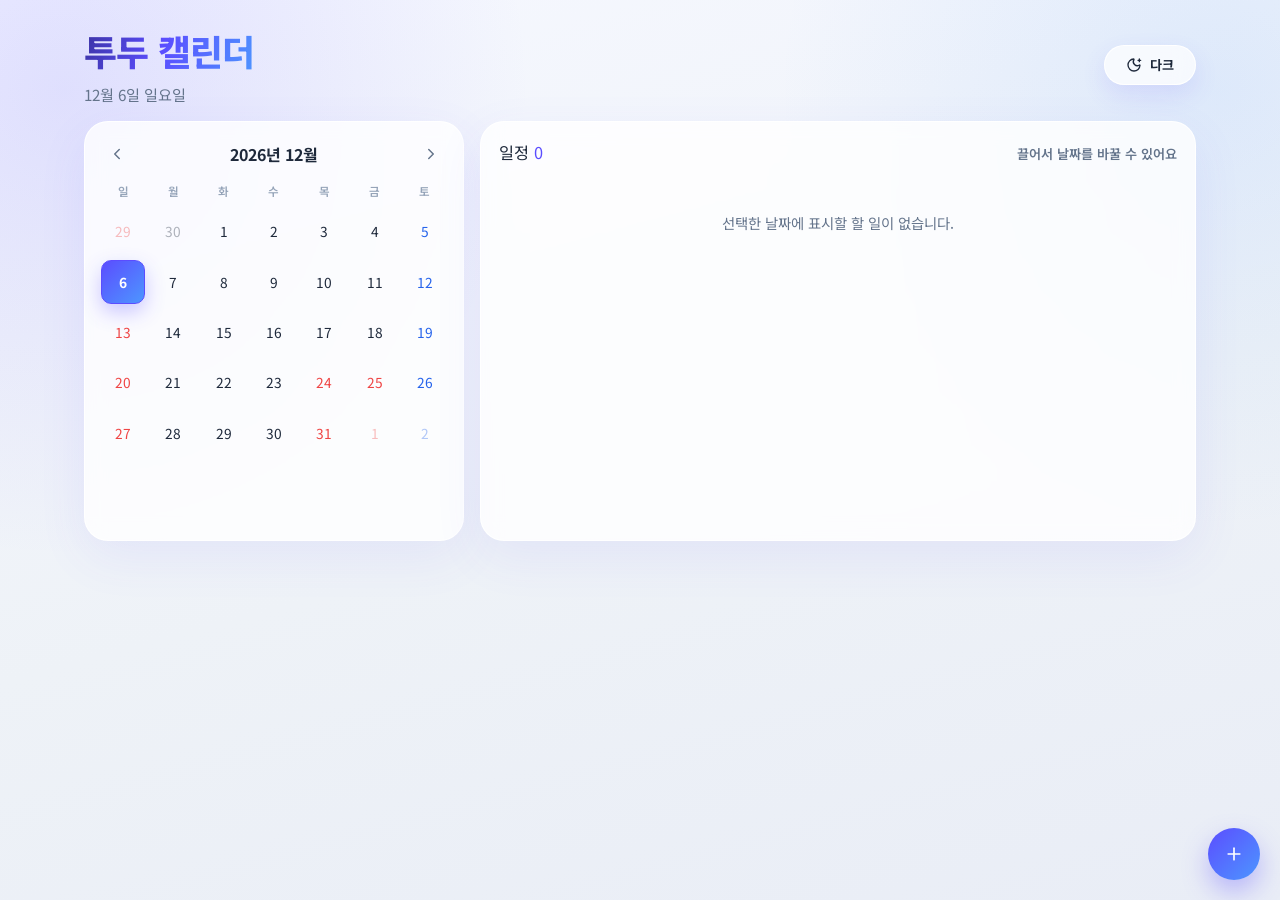
==== ToDo-APP/index.html @ cdfe789b "Deploy ToDo-APP" ====
<!doctype html>
<html lang="ko">
<head>
  <meta charset="UTF-8" />
  <link rel="icon" type="image/svg+xml" href="/vite.svg" />
  <meta name="viewport" content="width=device-width, initial-scale=1.0" />
  <script>
    (function restoreThemePreference() {
      var themeKey = 'todoTheme';

      try {
        var storedTheme = localStorage.getItem(themeKey);
        var theme = storedTheme === 'dark' || storedTheme === 'light'
          ? storedTheme
          : (window.matchMedia && window.matchMedia('(prefers-color-scheme: dark)').matches ? 'dark' : 'light');

        document.documentElement.dataset.theme = theme;
        document.documentElement.style.colorScheme = theme;
      } catch (error) {
        document.documentElement.dataset.theme = 'light';
        document.documentElement.style.colorScheme = 'light';
      }
    })();
  </script>
  <script>
    (function restoreSpaRouteFromQuery() {
      var url = new URL(window.location.href);
      var route = url.searchParams.get('p');
      if (!route) return;

      var query = url.searchParams.get('q');
      var basePath = window.location.pathname.replace(/\/$/, '');
      var nextPath = basePath + decodeURIComponent(route);

      if (query) {
        nextPath += '?' + decodeURIComponent(query);
      }

      if (window.location.hash) {
        nextPath += window.location.hash;
      }

      window.history.replaceState(null, '', nextPath);
    })();
  </script>
  <title>투두 캘린더</title>
  <link rel="preconnect" href="https://fonts.googleapis.com" />
  <link rel="preconnect" href="https://fonts.gstatic.com" crossorigin />
  <link
    href="https://fonts.googleapis.com/css2?family=Noto+Sans+KR:wght@300;400;500;700;900&display=swap"
    rel="stylesheet"
  />
  <link href="https://fonts.googleapis.com/icon?family=Material+Icons+Round" rel="stylesheet" />
  <script type="module" crossorigin src="/ToDo-APP/assets/index-DL5zLLHj.js"></script>
  <link rel="stylesheet" crossorigin href="/ToDo-APP/assets/index-D8k2eyoZ.css">
</head>
<body>
  <div id="root"></div>
</body>
</html>
---- ToDo-APP/assets/index-D8k2eyoZ.css ----
.app-shell{min-height:100dvh;background:var(--app-shell-bg);transition:background .3s ease}.calendar-page,.add-page{min-height:100dvh;width:100%}.calendar-layout{max-width:1160px;margin:0 auto;padding:1.5rem;display:grid;gap:1rem;grid-template-columns:minmax(280px,380px) minmax(0,1fr)}.panel{background:var(--panel-bg);border:1px solid var(--panel-border);border-radius:24px;box-shadow:var(--panel-shadow);-webkit-backdrop-filter:blur(10px);backdrop-filter:blur(10px);transition:background-color .3s ease,border-color .3s ease,box-shadow .3s ease}.page-header{grid-column:1 / -1;display:flex;justify-content:space-between;align-items:center;gap:.75rem}.page-title-block{display:grid;gap:.3rem}.page-header-actions,.add-header-actions{display:inline-flex;align-items:center;gap:.6rem}.page-title{margin:0;font-size:clamp(1.8rem,2.8vw,2.4rem);font-weight:800;letter-spacing:-.02em;background:linear-gradient(110deg,#3c34a2,#5b4dff 45%,#4d96ff);-webkit-background-clip:text;background-clip:text;color:transparent}.page-subtitle{margin:0;color:var(--text-muted);font-size:.95rem}.calendar-card{padding:1rem}.calendar-toolbar{display:flex;align-items:center;justify-content:space-between;margin-bottom:.8rem}.calendar-title{font-size:1rem;color:var(--text-primary)}.calendar-nav{width:32px;height:32px;display:inline-flex;align-items:center;justify-content:center;border-radius:999px;color:var(--text-muted);background:transparent;transition:.2s ease}.calendar-nav:hover{background:var(--accent-soft);color:var(--accent)}.calendar-grid{display:grid;grid-template-columns:repeat(7,minmax(0,1fr));gap:6px}.calendar-weekday{text-align:center;font-size:.72rem;color:var(--text-soft);font-weight:600;padding-bottom:.2rem}.calendar-day{position:relative;aspect-ratio:1;border-radius:10px;font-size:.86rem;color:var(--text-primary);display:flex;align-items:center;justify-content:center;background:transparent;transition:.18s ease}.calendar-day:hover:not(.is-disabled){background:var(--accent-soft)}.calendar-day.is-disabled{opacity:.35}.calendar-day.is-today{border:1px solid var(--accent);font-weight:700}.calendar-day.is-selected{background:var(--accent-strong);color:#fff;box-shadow:var(--accent-shadow)}.calendar-day.is-drop-target{outline:2px dashed var(--accent);outline-offset:-2px;background:var(--accent-soft-strong)}.calendar-day.is-holiday,.calendar-day.is-sunday{color:#ef4444}.calendar-day.is-saturday{color:#2563eb}.calendar-day.is-selected.is-holiday,.calendar-day.is-selected.is-sunday,.calendar-day.is-selected.is-saturday{color:#fff}.calendar-dot{position:absolute;bottom:7px;width:6px;height:6px;border-radius:999px}.calendar-dot.complete{background:#10b981}.calendar-dot.incomplete{background:#f59e0b}.task-panel{padding:1.1rem 1.1rem .9rem;display:flex;flex-direction:column;min-height:420px}.task-panel-header{display:flex;justify-content:space-between;align-items:baseline;margin-bottom:.8rem}.task-panel-header h2{margin:0;font-size:1.02rem}.task-panel-header h2 span{color:var(--accent)}.task-panel-header small{color:var(--text-muted);font-size:.82rem}.drag-hint{color:var(--accent);font-weight:600}.todo-list{display:flex;flex-direction:column;gap:.7rem;overflow:auto;padding-right:.25rem;touch-action:pan-y}.todo-item{display:grid;grid-template-columns:auto 1fr auto;gap:.7rem;align-items:start;padding:.85rem;border-radius:16px;border:1px solid var(--card-border);background:var(--card-bg);transition:.2s ease;cursor:grab}.todo-item:hover{transform:translateY(-1px);box-shadow:var(--card-hover-shadow)}.todo-item:active{cursor:grabbing}.todo-item.is-complete{opacity:.8}.todo-item.is-complete .todo-title{text-decoration:line-through}.todo-item.is-editing{grid-template-columns:1fr auto;cursor:default}.todo-item.is-dragging{opacity:.55;transform:none;box-shadow:0 0 0 2px var(--card-drag-shadow)}.todo-body{min-width:0}.todo-title{margin:0;font-size:.95rem;font-weight:600;color:var(--text-contrast);word-break:break-word}.todo-meta{display:flex;flex-wrap:wrap;gap:.35rem;margin-top:.42rem}.todo-note{margin:.45rem 0 0;font-size:.82rem;color:var(--text-secondary);white-space:pre-wrap;word-break:break-word}.todo-check{width:28px;height:28px;border-radius:999px;border:2px solid var(--check-border);background:var(--check-bg);display:inline-flex;align-items:center;justify-content:center;color:#fff}.todo-item.is-complete .todo-check{background:#10b981;border-color:#10b981}.todo-actions{display:flex;gap:.25rem}.icon-btn{width:30px;height:30px;border-radius:8px;display:inline-flex;align-items:center;justify-content:center;color:var(--icon-btn-text);background:var(--icon-btn-bg);transition:.18s ease}.icon-btn:hover{background:var(--icon-btn-hover-bg);color:var(--icon-btn-hover-text)}.icon-btn.is-primary{background:#5b4dff;color:#fff}.icon-btn.is-primary:hover{background:#4a3de6}.icon-btn.is-danger:hover{background:var(--danger-btn-hover-bg);color:var(--danger-btn-hover-text)}.todo-edit-grid{display:grid;gap:.45rem}.todo-edit-row{display:grid;grid-template-columns:repeat(4,minmax(0,1fr));gap:.45rem}.todo-edit-input{width:100%;border-radius:10px;border:1px solid var(--input-border);background:var(--input-bg);color:var(--input-text);padding:.48rem .62rem;font-size:.86rem}.todo-edit-input:focus{outline:2px solid var(--accent-ring-soft);border-color:var(--accent-ring)}.todo-checkline{display:flex;justify-content:center;align-items:center;flex-wrap:wrap;width:100%;gap:.45rem;color:var(--text-secondary);font-size:.82rem;line-height:1.35;text-align:center}.todo-checkline input{flex:0 0 auto;margin-top:0}.todo-checkline span{word-break:keep-all;overflow-wrap:anywhere}.empty-state{padding:2.2rem .8rem;text-align:center;color:var(--text-muted);font-size:.9rem}.badge{display:inline-flex;align-items:center;border-radius:999px;padding:.16rem .48rem;font-size:.67rem;font-weight:700;color:#fff;letter-spacing:.01em}.badge.high{background:#ef4444}.badge.medium{background:#f59e0b}.badge.low{background:#10b981}.badge.neutral{background:#475569}.badge.tag{background:#64748b}.badge.safe{background:#10b981}.badge.dday.urgent{background:#dc2626}.badge.dday.warning{background:#f59e0b}.badge.dday.safe{background:#16a34a}.fab-add{position:fixed;right:1.25rem;bottom:1.25rem;width:52px;height:52px;border-radius:999px;display:inline-flex;align-items:center;justify-content:center;color:#fff;background:linear-gradient(135deg,#5b4dff,#4d96ff);box-shadow:var(--fab-shadow)}.add-page{display:flex;justify-content:center;padding:1rem}.add-form{width:min(720px,100%);display:grid;gap:.9rem}.add-header{display:flex;align-items:center;justify-content:space-between;gap:.6rem;padding:.3rem .1rem}.add-header h1{margin:0;font-size:1.2rem}.date-badge{padding:.28rem .55rem;font-size:.78rem;border-radius:999px;background:var(--date-badge-bg);color:var(--date-badge-text)}.form-card{background:var(--surface-strong);border:1px solid var(--surface-strong-border);border-radius:18px;padding:.85rem;display:grid;gap:.45rem;box-shadow:var(--surface-strong-shadow)}.form-card.split{grid-template-columns:repeat(2,minmax(0,1fr));gap:.7rem}.form-card label{color:var(--text-primary);font-size:.78rem;font-weight:700}.form-card input,.form-card select,.form-card textarea{width:100%;border-radius:10px;border:1px solid var(--input-border);background:var(--input-bg);color:var(--input-text);padding:.58rem .62rem;font-size:.9rem}.form-card input:focus,.form-card select:focus,.form-card textarea:focus{outline:2px solid var(--accent-ring-soft);border-color:var(--accent-ring)}.add-actions{position:sticky;bottom:.6rem}.submit-btn{width:100%;height:50px;border-radius:14px;background:linear-gradient(135deg,#5b4dff,#4d96ff);color:#fff;display:inline-flex;gap:.4rem;align-items:center;justify-content:center;font-weight:700;box-shadow:var(--fab-shadow)}.submit-btn:hover{filter:brightness(1.05)}.theme-toggle{min-width:92px;height:40px;padding:0 .85rem;border-radius:999px;display:inline-flex;align-items:center;justify-content:center;gap:.45rem;background:var(--theme-toggle-bg);border:1px solid var(--theme-toggle-border);color:var(--theme-toggle-text);box-shadow:var(--theme-toggle-shadow);-webkit-backdrop-filter:blur(10px);backdrop-filter:blur(10px);transition:transform .18s ease,background-color .18s ease,color .18s ease}.theme-toggle:hover{transform:translateY(-1px);background:var(--theme-toggle-bg-hover)}.theme-toggle__label{font-size:.82rem;font-weight:700}.todo-edit-input::-moz-placeholder,.form-card input::-moz-placeholder,.form-card textarea::-moz-placeholder{color:var(--text-muted)}.todo-edit-input::placeholder,.form-card input::placeholder,.form-card textarea::placeholder{color:var(--text-muted)}.theme-toggle:focus-visible,.calendar-nav:focus-visible,.icon-btn:focus-visible,.todo-check:focus-visible,.calendar-day:focus-visible,.submit-btn:focus-visible,.fab-add:focus-visible{outline:2px solid var(--accent-ring-soft);outline-offset:2px}@media(max-width:900px){.todo-edit-row{grid-template-columns:repeat(2,minmax(0,1fr))}}@media(max-width:760px),(max-width:900px)and (max-height:600px){.calendar-layout{grid-template-columns:1fr;padding-bottom:5rem}}@media(max-width:520px){.calendar-layout{padding:1rem}.page-header,.add-header{align-items:flex-start;flex-wrap:wrap}.page-header-actions,.add-header-actions{width:100%;justify-content:flex-end}.form-card.split,.todo-edit-row{grid-template-columns:1fr}}@layer properties{@supports ((-webkit-hyphens:none) and (not (margin-trim:inline))) or ((-moz-orient:inline) and (not (color:rgb(from red r g b)))){*,:before,:after,::backdrop{--tw-duration:initial}}}@layer theme{:root,:host{--font-sans:ui-sans-serif, system-ui, sans-serif, "Apple Color Emoji", "Segoe UI Emoji", "Segoe UI Symbol", "Noto Color Emoji";--font-mono:ui-monospace, SFMono-Regular, Menlo, Monaco, Consolas, "Liberation Mono", "Courier New", monospace;--spacing:.25rem;--default-transition-duration:.15s;--default-transition-timing-function:cubic-bezier(.4, 0, .2, 1);--default-font-family:var(--font-sans);--default-mono-font-family:var(--font-mono);--font-body:"Noto Sans KR", sans-serif}}@layer base{*,:after,:before,::backdrop{box-sizing:border-box;border:0 solid;margin:0;padding:0}::file-selector-button{box-sizing:border-box;border:0 solid;margin:0;padding:0}html,:host{-webkit-text-size-adjust:100%;-moz-tab-size:4;-o-tab-size:4;tab-size:4;line-height:1.5;font-family:var(--default-font-family,ui-sans-serif, system-ui, sans-serif, "Apple Color Emoji", "Segoe UI Emoji", "Segoe UI Symbol", "Noto Color Emoji");font-feature-settings:var(--default-font-feature-settings,normal);font-variation-settings:var(--default-font-variation-settings,normal);-webkit-tap-highlight-color:transparent}hr{height:0;color:inherit;border-top-width:1px}abbr:where([title]){-webkit-text-decoration:underline dotted;text-decoration:underline dotted}h1,h2,h3,h4,h5,h6{font-size:inherit;font-weight:inherit}a{color:inherit;-webkit-text-decoration:inherit;text-decoration:inherit}b,strong{font-weight:bolder}code,kbd,samp,pre{font-family:var(--default-mono-font-family,ui-monospace, SFMono-Regular, Menlo, Monaco, Consolas, "Liberation Mono", "Courier New", monospace);font-feature-settings:var(--default-mono-font-feature-settings,normal);font-variation-settings:var(--default-mono-font-variation-settings,normal);font-size:1em}small{font-size:80%}sub,sup{vertical-align:baseline;font-size:75%;line-height:0;position:relative}sub{bottom:-.25em}sup{top:-.5em}table{text-indent:0;border-color:inherit;border-collapse:collapse}:-moz-focusring{outline:auto}progress{vertical-align:baseline}summary{display:list-item}ol,ul,menu{list-style:none}img,svg,video,canvas,audio,iframe,embed,object{vertical-align:middle;display:block}img,video{max-width:100%;height:auto}button,input,select,optgroup,textarea{font:inherit;font-feature-settings:inherit;font-variation-settings:inherit;letter-spacing:inherit;color:inherit;opacity:1;background-color:#0000;border-radius:0}::file-selector-button{font:inherit;font-feature-settings:inherit;font-variation-settings:inherit;letter-spacing:inherit;color:inherit;opacity:1;background-color:#0000;border-radius:0}:where(select:is([multiple],[size])) optgroup{font-weight:bolder}:where(select:is([multiple],[size])) optgroup option{padding-inline-start:20px}::file-selector-button{margin-inline-end:4px}::-moz-placeholder{opacity:1}::placeholder{opacity:1}@supports (not (-webkit-appearance:-apple-pay-button)) or (contain-intrinsic-size:1px){::-moz-placeholder{color:currentColor}::placeholder{color:currentColor}@supports (color:color-mix(in lab,red,red)){::-moz-placeholder{color:color-mix(in oklab,currentcolor 50%,transparent)}::placeholder{color:color-mix(in oklab,currentcolor 50%,transparent)}}}textarea{resize:vertical}::-webkit-search-decoration{-webkit-appearance:none}::-webkit-date-and-time-value{min-height:1lh;text-align:inherit}::-webkit-datetime-edit{display:inline-flex}::-webkit-datetime-edit-fields-wrapper{padding:0}::-webkit-datetime-edit{padding-block:0}::-webkit-datetime-edit-year-field{padding-block:0}::-webkit-datetime-edit-month-field{padding-block:0}::-webkit-datetime-edit-day-field{padding-block:0}::-webkit-datetime-edit-hour-field{padding-block:0}::-webkit-datetime-edit-minute-field{padding-block:0}::-webkit-datetime-edit-second-field{padding-block:0}::-webkit-datetime-edit-millisecond-field{padding-block:0}::-webkit-datetime-edit-meridiem-field{padding-block:0}::-webkit-calendar-picker-indicator{line-height:1}:-moz-ui-invalid{box-shadow:none}button,input:where([type=button],[type=reset],[type=submit]){-webkit-appearance:button;-moz-appearance:button;appearance:button}::file-selector-button{-webkit-appearance:button;-moz-appearance:button;appearance:button}::-webkit-inner-spin-button{height:auto}::-webkit-outer-spin-button{height:auto}[hidden]:where(:not([hidden=until-found])){display:none!important}html{background:var(--body-bg)}body{font-family:var(--font-body);transition-property:color,background-color,border-color,outline-color,text-decoration-color,fill,stroke,--tw-gradient-from,--tw-gradient-via,--tw-gradient-to;transition-timing-function:var(--tw-ease,var(--default-transition-timing-function));transition-duration:var(--tw-duration,var(--default-transition-duration));--tw-duration:.3s;background:var(--body-bg);color:var(--body-text);transition-duration:.3s}button,input,select,textarea{font:inherit}button{cursor:pointer;border:none}a{color:inherit;text-decoration:none}}@layer components;@layer utilities{.visible{visibility:visible}.static{position:static}.start{inset-inline-start:var(--spacing)}.end{inset-inline-end:var(--spacing)}.container{width:100%}@media(min-width:40rem){.container{max-width:40rem}}@media(min-width:48rem){.container{max-width:48rem}}@media(min-width:64rem){.container{max-width:64rem}}@media(min-width:80rem){.container{max-width:80rem}}@media(min-width:96rem){.container{max-width:96rem}}}:root{color-scheme:light;--body-bg:#eef2f7;--body-text:#1e293b;--app-shell-bg:radial-gradient(circle at 5% 10%, #5b4dff24, transparent 32%), radial-gradient(circle at 95% 10%, #4d96ff1f, transparent 30%), linear-gradient(165deg, #f6f8ff 0%, #eef2f7 55%, #e9edf6 100%);--panel-bg:#fffc;--panel-border:#ffffffe6;--panel-shadow:0 16px 50px #5b4dff14;--card-bg:#ffffffe6;--card-border:#cbd5e1b3;--card-hover-shadow:0 8px 22px #0f172a14;--card-drag-shadow:#5b4dff38;--surface-strong:#ffffffd6;--surface-strong-border:#ffffffeb;--surface-strong-shadow:0 10px 28px #5b4dff17;--text-primary:#1e293b;--text-secondary:#475569;--text-muted:#64748b;--text-soft:#94a3b8;--text-contrast:#0f172a;--accent:#5b4dff;--accent-strong:linear-gradient(135deg, #5b4dff, #4d96ff);--accent-soft:#5b4dff1a;--accent-soft-strong:#5b4dff24;--accent-shadow:0 8px 20px #5b4dff4d;--accent-ring-soft:#5b4dff40;--accent-ring:#5b4dff66;--check-border:#94a3b8;--check-bg:transparent;--input-bg:#fff;--input-border:#94a3b880;--input-text:#0f172a;--icon-btn-bg:#94a3b81f;--icon-btn-text:#475569;--icon-btn-hover-bg:#5b4dff26;--icon-btn-hover-text:#1f2937;--danger-btn-hover-bg:#ef444433;--danger-btn-hover-text:#b91c1c;--date-badge-bg:#5b4dff2e;--date-badge-text:#4338ca;--theme-toggle-bg:#ffffffb8;--theme-toggle-bg-hover:#fffffff2;--theme-toggle-border:#fffffff2;--theme-toggle-text:#1e293b;--theme-toggle-shadow:0 10px 24px #5b4dff1f;--fab-shadow:0 12px 26px #5b4dff59}[data-theme=dark]{color-scheme:dark;--body-bg:#081120;--body-text:#e2e8f0;--app-shell-bg:radial-gradient(circle at 12% 12%, #5b4dff3d, transparent 34%), radial-gradient(circle at 88% 14%, #4d96ff2e, transparent 30%), linear-gradient(165deg, #050816 0%, #0b1220 56%, #111827 100%);--panel-bg:#0f172ab8;--panel-border:#94a3b82e;--panel-shadow:0 20px 55px #02061773;--card-bg:#0f172ad6;--card-border:#47556985;--card-hover-shadow:0 12px 28px #02061757;--card-drag-shadow:#818cf873;--surface-strong:#0f172ad1;--surface-strong-border:#94a3b829;--surface-strong-shadow:0 18px 44px #0206175c;--text-primary:#e2e8f0;--text-secondary:#cbd5e1;--text-muted:#94a3b8;--text-soft:#64748b;--text-contrast:#f8fafc;--accent:#8b7cff;--accent-strong:linear-gradient(135deg, #7c6cff, #39a6ff);--accent-soft:#818cf824;--accent-soft-strong:#818cf838;--accent-shadow:0 12px 28px #38bdf829;--accent-ring-soft:#818cf852;--accent-ring:#818cf885;--check-border:#64748b;--check-bg:#0206171a;--input-bg:#0f172aeb;--input-border:#64748b9e;--input-text:#f8fafc;--icon-btn-bg:#334155d1;--icon-btn-text:#cbd5e1;--icon-btn-hover-bg:#5b4dff3d;--icon-btn-hover-text:#f8fafc;--danger-btn-hover-bg:#ef444442;--danger-btn-hover-text:#fecaca;--date-badge-bg:#818cf833;--date-badge-text:#dbeafe;--theme-toggle-bg:#0f172ac7;--theme-toggle-bg-hover:#1e293bfa;--theme-toggle-border:#94a3b82e;--theme-toggle-text:#f8fafc;--theme-toggle-shadow:0 16px 36px #0206174d;--fab-shadow:0 16px 34px #02061766}@property --tw-duration{syntax:"*";inherits:false}
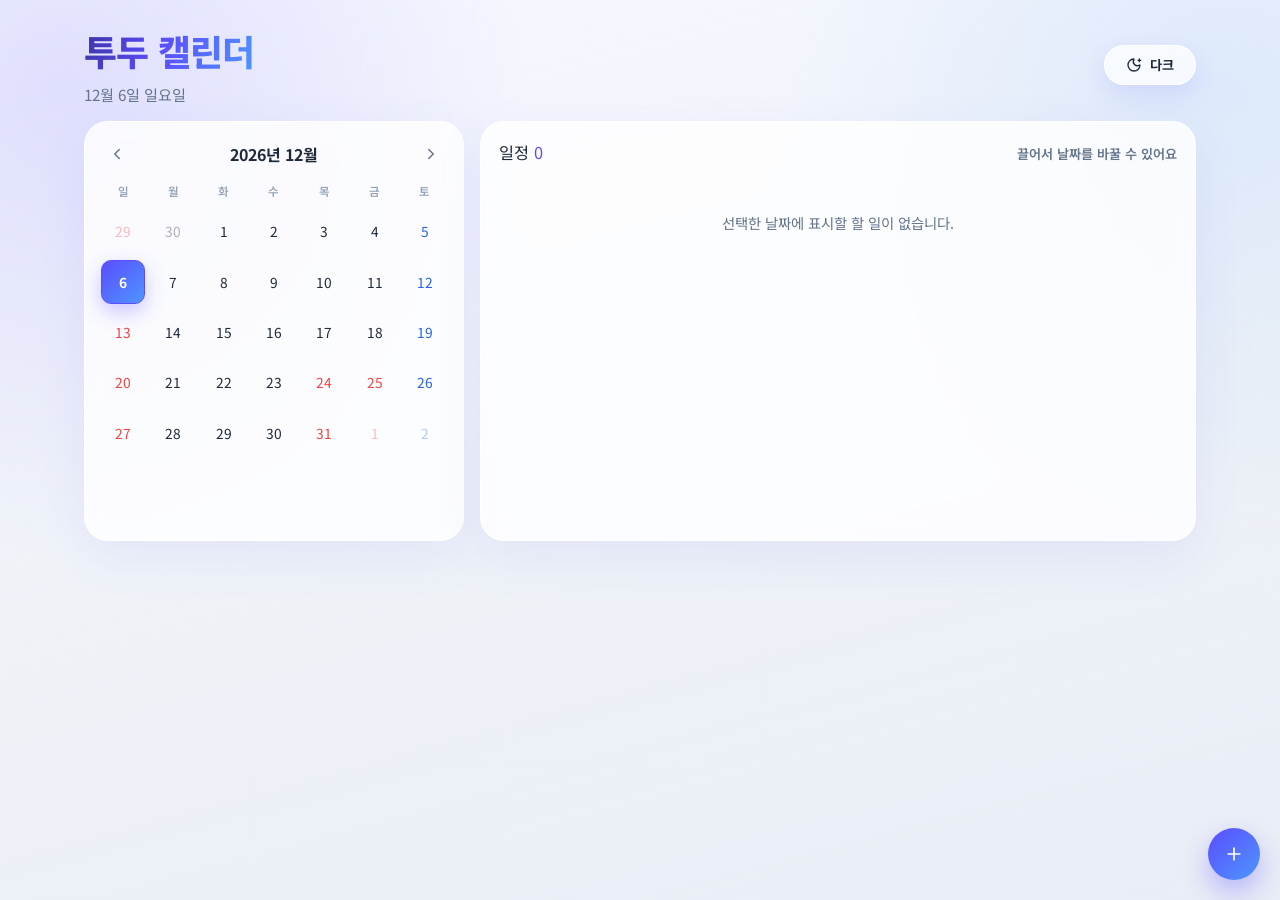
==== commit de1fe3bf: "Deploy ToDo-APP" ====
--- a/ToDo-APP/index.html
+++ b/ToDo-APP/index.html
@@ -51,8 +51,8 @@
     rel="stylesheet"
   />
   <link href="https://fonts.googleapis.com/icon?family=Material+Icons+Round" rel="stylesheet" />
-  <script type="module" crossorigin src="/ToDo-APP/assets/index-DL5zLLHj.js"></script>
-  <link rel="stylesheet" crossorigin href="/ToDo-APP/assets/index-D8k2eyoZ.css">
+  <script type="module" crossorigin src="/ToDo-APP/assets/index-BThCp8I_.js"></script>
+  <link rel="stylesheet" crossorigin href="/ToDo-APP/assets/index-DRW84RM3.css">
 </head>
 <body>
   <div id="root"></div>
--- a/ToDo-APP/assets/index-DRW84RM3.css
+++ b/ToDo-APP/assets/index-DRW84RM3.css
@@ -0,0 +1 @@
+.app-shell{min-height:100dvh;background:var(--app-shell-bg);transition:background .3s ease}.calendar-page,.add-page{min-height:100dvh;width:100%}.calendar-layout{max-width:1160px;margin:0 auto;padding:1.5rem;display:grid;gap:1rem;grid-template-columns:minmax(280px,380px) minmax(0,1fr)}.panel{background:var(--panel-bg);border:1px solid var(--panel-border);border-radius:24px;box-shadow:var(--panel-shadow);-webkit-backdrop-filter:blur(10px);backdrop-filter:blur(10px);transition:background-color .3s ease,border-color .3s ease,box-shadow .3s ease}.page-header{grid-column:1 / -1;display:flex;justify-content:space-between;align-items:center;gap:.75rem}.page-title-block{display:grid;gap:.3rem}.page-header-actions,.add-header-actions{display:inline-flex;align-items:center;justify-content:flex-end;gap:.6rem;flex:0 0 auto;margin-left:auto}.page-title{margin:0;font-size:clamp(1.8rem,2.8vw,2.4rem);font-weight:800;letter-spacing:-.02em;background:linear-gradient(110deg,#3c34a2,#5b4dff 45%,#4d96ff);-webkit-background-clip:text;background-clip:text;color:transparent}.page-subtitle{margin:0;color:var(--text-muted);font-size:.95rem}.calendar-card{padding:1rem}.calendar-toolbar{display:flex;align-items:center;justify-content:space-between;margin-bottom:.8rem}.calendar-title{font-size:1rem;color:var(--text-primary)}.calendar-nav{width:32px;height:32px;display:inline-flex;align-items:center;justify-content:center;border-radius:999px;color:var(--text-muted);background:transparent;transition:.2s ease}.calendar-nav:hover{background:var(--accent-soft);color:var(--accent)}.calendar-grid{display:grid;grid-template-columns:repeat(7,minmax(0,1fr));gap:6px}.calendar-weekday{text-align:center;font-size:.72rem;color:var(--text-soft);font-weight:600;padding-bottom:.2rem}.calendar-day{position:relative;aspect-ratio:1;border-radius:10px;font-size:.86rem;color:var(--text-primary);display:flex;align-items:center;justify-content:center;background:transparent;transition:.18s ease}.calendar-day:hover:not(.is-disabled){background:var(--accent-soft)}.calendar-day.is-disabled{opacity:.35}.calendar-day.is-today{border:1px solid var(--accent);font-weight:700}.calendar-day.is-selected{background:var(--accent-strong);color:#fff;box-shadow:var(--accent-shadow)}.calendar-day.is-drop-target{outline:2px dashed var(--accent);outline-offset:-2px;background:var(--accent-soft-strong)}.calendar-day.is-holiday,.calendar-day.is-sunday{color:#ef4444}.calendar-day.is-saturday{color:#2563eb}.calendar-day.is-selected.is-holiday,.calendar-day.is-selected.is-sunday,.calendar-day.is-selected.is-saturday{color:#fff}.calendar-dot{position:absolute;bottom:7px;width:6px;height:6px;border-radius:999px}.calendar-dot.complete{background:#10b981}.calendar-dot.incomplete{background:#f59e0b}.task-panel{padding:1.1rem 1.1rem .9rem;display:flex;flex-direction:column;min-height:420px}.task-panel-header{display:flex;justify-content:space-between;align-items:baseline;margin-bottom:.8rem}.task-panel-header h2{margin:0;font-size:1.02rem}.task-panel-header h2 span{color:var(--accent)}.task-panel-header small{color:var(--text-muted);font-size:.82rem}.drag-hint{color:var(--accent);font-weight:600}.todo-list{display:flex;flex-direction:column;gap:.7rem;overflow:auto;padding-right:.25rem;touch-action:pan-y}.todo-item{display:grid;grid-template-columns:auto 1fr auto;gap:.7rem;align-items:start;padding:.85rem;border-radius:16px;border:1px solid var(--card-border);background:var(--card-bg);transition:.2s ease;cursor:grab}.todo-item:hover{transform:translateY(-1px);box-shadow:var(--card-hover-shadow)}.todo-item:active{cursor:grabbing}.todo-item.is-complete{opacity:.8}.todo-item.is-complete .todo-title{text-decoration:line-through}.todo-item.is-editing{grid-template-columns:1fr auto;cursor:default}.todo-item.is-dragging{opacity:.55;transform:none;box-shadow:0 0 0 2px var(--card-drag-shadow)}.todo-body{min-width:0}.todo-title{margin:0;font-size:.95rem;font-weight:600;color:var(--text-contrast);word-break:break-word}.todo-meta{display:flex;flex-wrap:wrap;gap:.35rem;margin-top:.42rem}.todo-note{margin:.45rem 0 0;font-size:.82rem;color:var(--text-secondary);white-space:pre-wrap;word-break:break-word}.todo-check{width:28px;height:28px;border-radius:999px;border:2px solid var(--check-border);background:var(--check-bg);display:inline-flex;align-items:center;justify-content:center;color:#fff}.todo-item.is-complete .todo-check{background:#10b981;border-color:#10b981}.todo-actions{display:flex;gap:.25rem}.icon-btn{width:30px;height:30px;border-radius:8px;display:inline-flex;align-items:center;justify-content:center;color:var(--icon-btn-text);background:var(--icon-btn-bg);transition:.18s ease}.icon-btn:hover{background:var(--icon-btn-hover-bg);color:var(--icon-btn-hover-text)}.icon-btn.is-primary{background:#5b4dff;color:#fff}.icon-btn.is-primary:hover{background:#4a3de6}.icon-btn.is-danger:hover{background:var(--danger-btn-hover-bg);color:var(--danger-btn-hover-text)}.todo-edit-grid{display:grid;gap:.45rem}.todo-edit-row{display:grid;grid-template-columns:repeat(4,minmax(0,1fr));gap:.45rem}.todo-edit-input{width:100%;border-radius:10px;border:1px solid var(--input-border);background:var(--input-bg);color:var(--input-text);padding:.48rem .62rem;font-size:.86rem}.todo-edit-input:focus{outline:2px solid var(--accent-ring-soft);border-color:var(--accent-ring)}.todo-checkline{display:flex;justify-content:center;align-items:center;flex-wrap:wrap;width:100%;gap:.45rem;color:var(--text-secondary);font-size:.82rem;line-height:1.35;text-align:center}.todo-checkline input{flex:0 0 auto;margin-top:0}.todo-checkline span{word-break:keep-all;overflow-wrap:anywhere}.empty-state{padding:2.2rem .8rem;text-align:center;color:var(--text-muted);font-size:.9rem}.badge{display:inline-flex;align-items:center;border-radius:999px;padding:.16rem .48rem;font-size:.67rem;font-weight:700;color:#fff;letter-spacing:.01em}.badge.high{background:#ef4444}.badge.medium{background:#f59e0b}.badge.low{background:#10b981}.badge.neutral{background:#475569}.badge.tag{background:#64748b}.badge.safe{background:#10b981}.badge.dday.urgent{background:#dc2626}.badge.dday.warning{background:#f59e0b}.badge.dday.safe{background:#16a34a}.fab-add{position:fixed;right:1.25rem;bottom:1.25rem;width:52px;height:52px;border-radius:999px;display:inline-flex;align-items:center;justify-content:center;color:#fff;background:linear-gradient(135deg,#5b4dff,#4d96ff);box-shadow:var(--fab-shadow)}.add-page{display:flex;justify-content:center;padding:1rem}.add-form{width:min(720px,100%);display:grid;gap:.9rem}.add-header{display:flex;align-items:center;justify-content:space-between;gap:.6rem;padding:.3rem .1rem}.add-header h1{margin:0;font-size:1.2rem}.date-badge{padding:.28rem .55rem;font-size:.78rem;border-radius:999px;background:var(--date-badge-bg);color:var(--date-badge-text)}.form-card{background:var(--surface-strong);border:1px solid var(--surface-strong-border);border-radius:18px;padding:.85rem;display:grid;gap:.45rem;box-shadow:var(--surface-strong-shadow)}.form-card.split{grid-template-columns:repeat(2,minmax(0,1fr));gap:.7rem}.form-card label{color:var(--text-primary);font-size:.78rem;font-weight:700}.form-card input,.form-card select,.form-card textarea{width:100%;border-radius:10px;border:1px solid var(--input-border);background:var(--input-bg);color:var(--input-text);padding:.58rem .62rem;font-size:.9rem}.form-card input:focus,.form-card select:focus,.form-card textarea:focus{outline:2px solid var(--accent-ring-soft);border-color:var(--accent-ring)}.add-actions{position:sticky;bottom:.6rem}.submit-btn{width:100%;height:50px;border-radius:14px;background:linear-gradient(135deg,#5b4dff,#4d96ff);color:#fff;display:inline-flex;gap:.4rem;align-items:center;justify-content:center;font-weight:700;box-shadow:var(--fab-shadow)}.submit-btn:hover{filter:brightness(1.05)}.theme-toggle{min-width:92px;height:40px;padding:0 .85rem;border-radius:999px;position:relative;z-index:1;display:inline-flex;align-items:center;justify-content:center;gap:.45rem;background:var(--theme-toggle-bg);border:1px solid var(--theme-toggle-border);color:var(--theme-toggle-text);box-shadow:var(--theme-toggle-shadow);-webkit-backdrop-filter:blur(10px);backdrop-filter:blur(10px);transition:transform .18s ease,background-color .18s ease,color .18s ease}.theme-toggle:hover{transform:translateY(-1px);background:var(--theme-toggle-bg-hover)}.theme-toggle__label{font-size:.82rem;font-weight:700}.todo-edit-input::-moz-placeholder,.form-card input::-moz-placeholder,.form-card textarea::-moz-placeholder{color:var(--text-muted)}.todo-edit-input::placeholder,.form-card input::placeholder,.form-card textarea::placeholder{color:var(--text-muted)}.theme-toggle:focus-visible,.calendar-nav:focus-visible,.icon-btn:focus-visible,.todo-check:focus-visible,.calendar-day:focus-visible,.submit-btn:focus-visible,.fab-add:focus-visible{outline:2px solid var(--accent-ring-soft);outline-offset:2px}@media(max-width:900px){.todo-edit-row{grid-template-columns:repeat(2,minmax(0,1fr))}}@media(max-width:760px),(max-width:900px)and (max-height:600px){.calendar-layout{grid-template-columns:1fr;padding-bottom:5rem}}@media(max-width:520px){.calendar-layout{padding:1rem}.page-header,.add-header{align-items:flex-start;flex-wrap:wrap}.page-header-actions,.add-header-actions{width:100%;justify-content:flex-end}.form-card.split,.todo-edit-row{grid-template-columns:1fr}}@layer properties{@supports ((-webkit-hyphens:none) and (not (margin-trim:inline))) or ((-moz-orient:inline) and (not (color:rgb(from red r g b)))){*,:before,:after,::backdrop{--tw-duration:initial}}}@layer theme{:root,:host{--font-sans:ui-sans-serif, system-ui, sans-serif, "Apple Color Emoji", "Segoe UI Emoji", "Segoe UI Symbol", "Noto Color Emoji";--font-mono:ui-monospace, SFMono-Regular, Menlo, Monaco, Consolas, "Liberation Mono", "Courier New", monospace;--spacing:.25rem;--default-transition-duration:.15s;--default-transition-timing-function:cubic-bezier(.4, 0, .2, 1);--default-font-family:var(--font-sans);--default-mono-font-family:var(--font-mono);--font-body:"Noto Sans KR", sans-serif}}@layer base{*,:after,:before,::backdrop{box-sizing:border-box;border:0 solid;margin:0;padding:0}::file-selector-button{box-sizing:border-box;border:0 solid;margin:0;padding:0}html,:host{-webkit-text-size-adjust:100%;-moz-tab-size:4;-o-tab-size:4;tab-size:4;line-height:1.5;font-family:var(--default-font-family,ui-sans-serif, system-ui, sans-serif, "Apple Color Emoji", "Segoe UI Emoji", "Segoe UI Symbol", "Noto Color Emoji");font-feature-settings:var(--default-font-feature-settings,normal);font-variation-settings:var(--default-font-variation-settings,normal);-webkit-tap-highlight-color:transparent}hr{height:0;color:inherit;border-top-width:1px}abbr:where([title]){-webkit-text-decoration:underline dotted;text-decoration:underline dotted}h1,h2,h3,h4,h5,h6{font-size:inherit;font-weight:inherit}a{color:inherit;-webkit-text-decoration:inherit;text-decoration:inherit}b,strong{font-weight:bolder}code,kbd,samp,pre{font-family:var(--default-mono-font-family,ui-monospace, SFMono-Regular, Menlo, Monaco, Consolas, "Liberation Mono", "Courier New", monospace);font-feature-settings:var(--default-mono-font-feature-settings,normal);font-variation-settings:var(--default-mono-font-variation-settings,normal);font-size:1em}small{font-size:80%}sub,sup{vertical-align:baseline;font-size:75%;line-height:0;position:relative}sub{bottom:-.25em}sup{top:-.5em}table{text-indent:0;border-color:inherit;border-collapse:collapse}:-moz-focusring{outline:auto}progress{vertical-align:baseline}summary{display:list-item}ol,ul,menu{list-style:none}img,svg,video,canvas,audio,iframe,embed,object{vertical-align:middle;display:block}img,video{max-width:100%;height:auto}button,input,select,optgroup,textarea{font:inherit;font-feature-settings:inherit;font-variation-settings:inherit;letter-spacing:inherit;color:inherit;opacity:1;background-color:#0000;border-radius:0}::file-selector-button{font:inherit;font-feature-settings:inherit;font-variation-settings:inherit;letter-spacing:inherit;color:inherit;opacity:1;background-color:#0000;border-radius:0}:where(select:is([multiple],[size])) optgroup{font-weight:bolder}:where(select:is([multiple],[size])) optgroup option{padding-inline-start:20px}::file-selector-button{margin-inline-end:4px}::-moz-placeholder{opacity:1}::placeholder{opacity:1}@supports (not (-webkit-appearance:-apple-pay-button)) or (contain-intrinsic-size:1px){::-moz-placeholder{color:currentColor}::placeholder{color:currentColor}@supports (color:color-mix(in lab,red,red)){::-moz-placeholder{color:color-mix(in oklab,currentcolor 50%,transparent)}::placeholder{color:color-mix(in oklab,currentcolor 50%,transparent)}}}textarea{resize:vertical}::-webkit-search-decoration{-webkit-appearance:none}::-webkit-date-and-time-value{min-height:1lh;text-align:inherit}::-webkit-datetime-edit{display:inline-flex}::-webkit-datetime-edit-fields-wrapper{padding:0}::-webkit-datetime-edit{padding-block:0}::-webkit-datetime-edit-year-field{padding-block:0}::-webkit-datetime-edit-month-field{padding-block:0}::-webkit-datetime-edit-day-field{padding-block:0}::-webkit-datetime-edit-hour-field{padding-block:0}::-webkit-datetime-edit-minute-field{padding-block:0}::-webkit-datetime-edit-second-field{padding-block:0}::-webkit-datetime-edit-millisecond-field{padding-block:0}::-webkit-datetime-edit-meridiem-field{padding-block:0}::-webkit-calendar-picker-indicator{line-height:1}:-moz-ui-invalid{box-shadow:none}button,input:where([type=button],[type=reset],[type=submit]){-webkit-appearance:button;-moz-appearance:button;appearance:button}::file-selector-button{-webkit-appearance:button;-moz-appearance:button;appearance:button}::-webkit-inner-spin-button{height:auto}::-webkit-outer-spin-button{height:auto}[hidden]:where(:not([hidden=until-found])){display:none!important}html{background:var(--body-bg)}body{font-family:var(--font-body);transition-property:color,background-color,border-color,outline-color,text-decoration-color,fill,stroke,--tw-gradient-from,--tw-gradient-via,--tw-gradient-to;transition-timing-function:var(--tw-ease,var(--default-transition-timing-function));transition-duration:var(--tw-duration,var(--default-transition-duration));--tw-duration:.3s;background:var(--body-bg);color:var(--body-text);transition-duration:.3s}button,input,select,textarea{font:inherit}button{cursor:pointer;border:none}a{color:inherit;text-decoration:none}}@layer components;@layer utilities{.visible{visibility:visible}.static{position:static}.start{inset-inline-start:var(--spacing)}.end{inset-inline-end:var(--spacing)}.container{width:100%}@media(min-width:40rem){.container{max-width:40rem}}@media(min-width:48rem){.container{max-width:48rem}}@media(min-width:64rem){.container{max-width:64rem}}@media(min-width:80rem){.container{max-width:80rem}}@media(min-width:96rem){.container{max-width:96rem}}}:root{color-scheme:light;--body-bg:#eef2f7;--body-text:#1e293b;--app-shell-bg:radial-gradient(circle at 5% 10%, #5b4dff24, transparent 32%), radial-gradient(circle at 95% 10%, #4d96ff1f, transparent 30%), linear-gradient(165deg, #f6f8ff 0%, #eef2f7 55%, #e9edf6 100%);--panel-bg:#fffc;--panel-border:#ffffffe6;--panel-shadow:0 16px 50px #5b4dff14;--card-bg:#ffffffe6;--card-border:#cbd5e1b3;--card-hover-shadow:0 8px 22px #0f172a14;--card-drag-shadow:#5b4dff38;--surface-strong:#ffffffd6;--surface-strong-border:#ffffffeb;--surface-strong-shadow:0 10px 28px #5b4dff17;--text-primary:#1e293b;--text-secondary:#475569;--text-muted:#64748b;--text-soft:#94a3b8;--text-contrast:#0f172a;--accent:#5b4dff;--accent-strong:linear-gradient(135deg, #5b4dff, #4d96ff);--accent-soft:#5b4dff1a;--accent-soft-strong:#5b4dff24;--accent-shadow:0 8px 20px #5b4dff4d;--accent-ring-soft:#5b4dff40;--accent-ring:#5b4dff66;--check-border:#94a3b8;--check-bg:transparent;--input-bg:#fff;--input-border:#94a3b880;--input-text:#0f172a;--icon-btn-bg:#94a3b81f;--icon-btn-text:#475569;--icon-btn-hover-bg:#5b4dff26;--icon-btn-hover-text:#1f2937;--danger-btn-hover-bg:#ef444433;--danger-btn-hover-text:#b91c1c;--date-badge-bg:#5b4dff2e;--date-badge-text:#4338ca;--theme-toggle-bg:#ffffffb8;--theme-toggle-bg-hover:#fffffff2;--theme-toggle-border:#fffffff2;--theme-toggle-text:#1e293b;--theme-toggle-shadow:0 10px 24px #5b4dff1f;--fab-shadow:0 12px 26px #5b4dff59}[data-theme=dark]{color-scheme:dark;--body-bg:#081120;--body-text:#e2e8f0;--app-shell-bg:radial-gradient(circle at 12% 12%, #5b4dff3d, transparent 34%), radial-gradient(circle at 88% 14%, #4d96ff2e, transparent 30%), linear-gradient(165deg, #050816 0%, #0b1220 56%, #111827 100%);--panel-bg:#0f172ab8;--panel-border:#94a3b82e;--panel-shadow:0 20px 55px #02061773;--card-bg:#0f172ad6;--card-border:#47556985;--card-hover-shadow:0 12px 28px #02061757;--card-drag-shadow:#818cf873;--surface-strong:#0f172ad1;--surface-strong-border:#94a3b829;--surface-strong-shadow:0 18px 44px #0206175c;--text-primary:#e2e8f0;--text-secondary:#cbd5e1;--text-muted:#94a3b8;--text-soft:#64748b;--text-contrast:#f8fafc;--accent:#8b7cff;--accent-strong:linear-gradient(135deg, #7c6cff, #39a6ff);--accent-soft:#818cf824;--accent-soft-strong:#818cf838;--accent-shadow:0 12px 28px #38bdf829;--accent-ring-soft:#818cf852;--accent-ring:#818cf885;--check-border:#64748b;--check-bg:#0206171a;--input-bg:#0f172aeb;--input-border:#64748b9e;--input-text:#f8fafc;--icon-btn-bg:#334155d1;--icon-btn-text:#cbd5e1;--icon-btn-hover-bg:#5b4dff3d;--icon-btn-hover-text:#f8fafc;--danger-btn-hover-bg:#ef444442;--danger-btn-hover-text:#fecaca;--date-badge-bg:#818cf833;--date-badge-text:#dbeafe;--theme-toggle-bg:#0f172ac7;--theme-toggle-bg-hover:#1e293bfa;--theme-toggle-border:#94a3b82e;--theme-toggle-text:#f8fafc;--theme-toggle-shadow:0 16px 36px #0206174d;--fab-shadow:0 16px 34px #02061766}@property --tw-duration{syntax:"*";inherits:false}
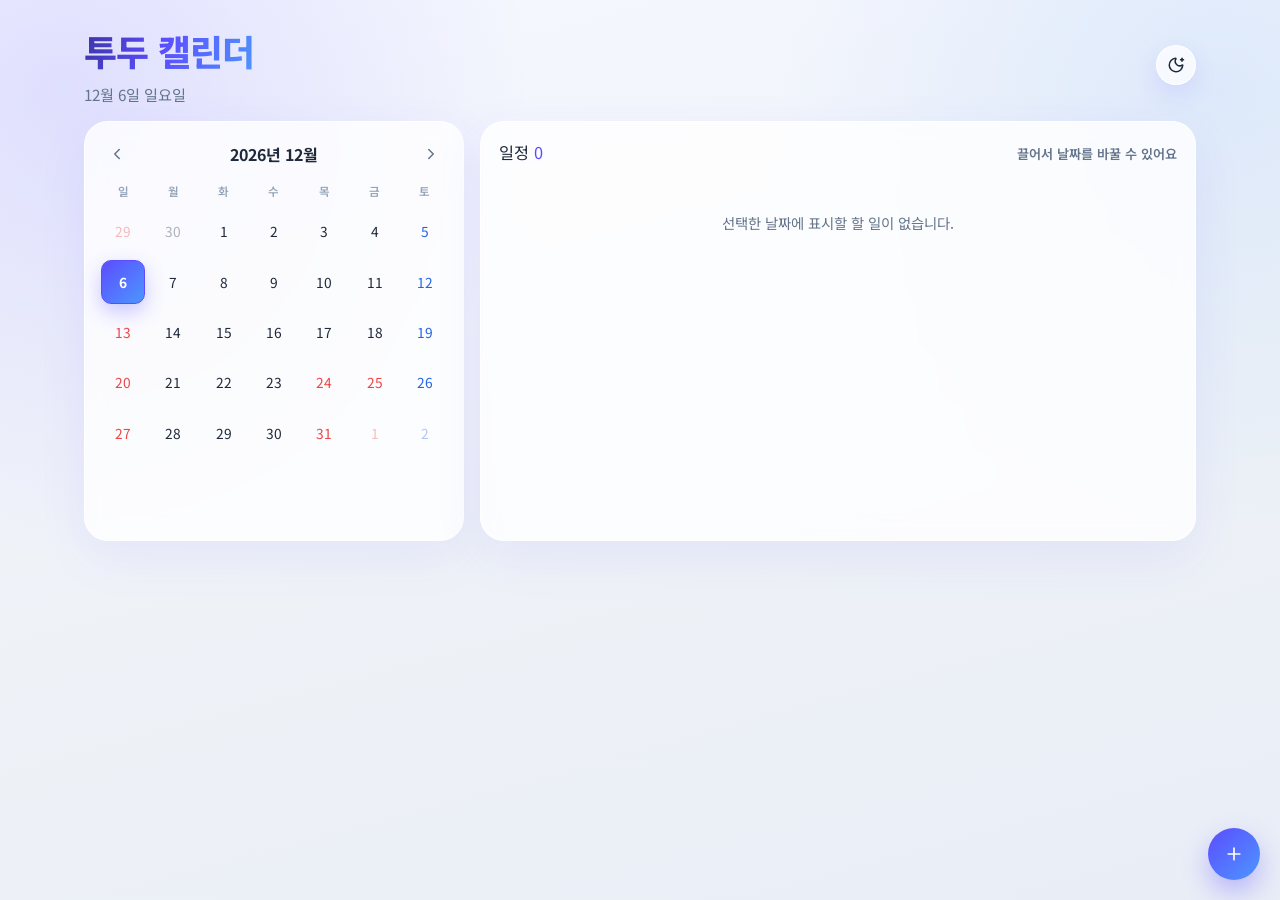
==== commit a9e78251: "Deploy ToDo-APP" ====
--- a/ToDo-APP/index.html
+++ b/ToDo-APP/index.html
@@ -51,8 +51,8 @@
     rel="stylesheet"
   />
   <link href="https://fonts.googleapis.com/icon?family=Material+Icons+Round" rel="stylesheet" />
-  <script type="module" crossorigin src="/ToDo-APP/assets/index-BThCp8I_.js"></script>
-  <link rel="stylesheet" crossorigin href="/ToDo-APP/assets/index-DRW84RM3.css">
+  <script type="module" crossorigin src="/ToDo-APP/assets/index-DCpieMwH.js"></script>
+  <link rel="stylesheet" crossorigin href="/ToDo-APP/assets/index-CjSzUUXS.css">
 </head>
 <body>
   <div id="root"></div>
--- a/ToDo-APP/assets/index-CjSzUUXS.css
+++ b/ToDo-APP/assets/index-CjSzUUXS.css
@@ -0,0 +1 @@
+.app-shell{min-height:100dvh;background:var(--app-shell-bg);transition:background .3s ease}.calendar-page,.add-page{min-height:100dvh;width:100%}.calendar-layout{max-width:1160px;margin:0 auto;padding:1.5rem;display:grid;gap:1rem;grid-template-columns:minmax(280px,380px) minmax(0,1fr)}.panel{background:var(--panel-bg);border:1px solid var(--panel-border);border-radius:24px;box-shadow:var(--panel-shadow);-webkit-backdrop-filter:blur(10px);backdrop-filter:blur(10px);transition:background-color .3s ease,border-color .3s ease,box-shadow .3s ease}.page-header{grid-column:1 / -1;display:flex;justify-content:space-between;align-items:center;gap:.75rem}.page-title-block{display:grid;gap:.3rem}.page-header-actions,.add-header-actions{display:inline-flex;align-items:center;justify-content:flex-end;gap:.6rem;flex:0 0 auto;margin-left:auto}.page-title{margin:0;font-size:clamp(1.8rem,2.8vw,2.4rem);font-weight:800;letter-spacing:-.02em;background:linear-gradient(110deg,#3c34a2,#5b4dff 45%,#4d96ff);-webkit-background-clip:text;background-clip:text;color:transparent}.page-subtitle{margin:0;color:var(--text-muted);font-size:.95rem}.calendar-card{padding:1rem}.calendar-toolbar{display:flex;align-items:center;justify-content:space-between;margin-bottom:.8rem}.calendar-title{font-size:1rem;color:var(--text-primary)}.calendar-nav{width:32px;height:32px;display:inline-flex;align-items:center;justify-content:center;border-radius:999px;color:var(--text-muted);background:transparent;transition:.2s ease}.calendar-nav:hover{background:var(--accent-soft);color:var(--accent)}.calendar-grid{display:grid;grid-template-columns:repeat(7,minmax(0,1fr));gap:6px}.calendar-weekday{text-align:center;font-size:.72rem;color:var(--text-soft);font-weight:600;padding-bottom:.2rem}.calendar-day{position:relative;aspect-ratio:1;border-radius:10px;font-size:.86rem;color:var(--text-primary);display:flex;align-items:center;justify-content:center;background:transparent;transition:.18s ease}.calendar-day:hover:not(.is-disabled){background:var(--accent-soft)}.calendar-day.is-disabled{opacity:.35}.calendar-day.is-today{border:1px solid var(--accent);font-weight:700}.calendar-day.is-selected{background:var(--accent-strong);color:#fff;box-shadow:var(--accent-shadow)}.calendar-day.is-drop-target{outline:2px dashed var(--accent);outline-offset:-2px;background:var(--accent-soft-strong)}.calendar-day.is-holiday,.calendar-day.is-sunday{color:#ef4444}.calendar-day.is-saturday{color:#2563eb}.calendar-day.is-selected.is-holiday,.calendar-day.is-selected.is-sunday,.calendar-day.is-selected.is-saturday{color:#fff}.calendar-dot{position:absolute;bottom:7px;width:6px;height:6px;border-radius:999px}.calendar-dot.complete{background:#10b981}.calendar-dot.incomplete{background:#f59e0b}.task-panel{padding:1.1rem 1.1rem .9rem;display:flex;flex-direction:column;min-height:420px}.task-panel-header{display:flex;justify-content:space-between;align-items:baseline;margin-bottom:.8rem}.task-panel-header h2{margin:0;font-size:1.02rem}.task-panel-header h2 span{color:var(--accent)}.task-panel-header small{color:var(--text-muted);font-size:.82rem}.drag-hint{color:var(--accent);font-weight:600}.todo-list{display:flex;flex-direction:column;gap:.7rem;overflow:auto;padding-right:.25rem;touch-action:pan-y}.todo-item{display:grid;grid-template-columns:auto 1fr auto;gap:.7rem;align-items:start;padding:.85rem;border-radius:16px;border:1px solid var(--card-border);background:var(--card-bg);transition:.2s ease;cursor:grab}.todo-item:hover{transform:translateY(-1px);box-shadow:var(--card-hover-shadow)}.todo-item:active{cursor:grabbing}.todo-item.is-complete{opacity:.8}.todo-item.is-complete .todo-title{text-decoration:line-through}.todo-item.is-editing{grid-template-columns:1fr auto;cursor:default}.todo-item.is-dragging{opacity:.55;transform:none;box-shadow:0 0 0 2px var(--card-drag-shadow)}.todo-body{min-width:0}.todo-title{margin:0;font-size:.95rem;font-weight:600;color:var(--text-contrast);word-break:break-word}.todo-meta{display:flex;flex-wrap:wrap;gap:.35rem;margin-top:.42rem}.todo-note{margin:.45rem 0 0;font-size:.82rem;color:var(--text-secondary);white-space:pre-wrap;word-break:break-word}.todo-check{width:28px;height:28px;border-radius:999px;border:2px solid var(--check-border);background:var(--check-bg);display:inline-flex;align-items:center;justify-content:center;color:#fff}.todo-item.is-complete .todo-check{background:#10b981;border-color:#10b981}.todo-actions{display:flex;gap:.25rem}.icon-btn{width:30px;height:30px;border-radius:8px;display:inline-flex;align-items:center;justify-content:center;color:var(--icon-btn-text);background:var(--icon-btn-bg);transition:.18s ease}.icon-btn:hover{background:var(--icon-btn-hover-bg);color:var(--icon-btn-hover-text)}.icon-btn.is-primary{background:#5b4dff;color:#fff}.icon-btn.is-primary:hover{background:#4a3de6}.icon-btn.is-danger:hover{background:var(--danger-btn-hover-bg);color:var(--danger-btn-hover-text)}.todo-edit-grid{display:grid;gap:.45rem}.todo-edit-row{display:grid;grid-template-columns:repeat(4,minmax(0,1fr));gap:.45rem}.todo-edit-input{width:100%;border-radius:10px;border:1px solid var(--input-border);background:var(--input-bg);color:var(--input-text);padding:.48rem .62rem;font-size:.86rem}.todo-edit-input:focus{outline:2px solid var(--accent-ring-soft);border-color:var(--accent-ring)}.todo-checkline{display:flex;justify-content:center;align-items:center;flex-wrap:wrap;width:100%;gap:.45rem;color:var(--text-secondary);font-size:.82rem;line-height:1.35;text-align:center}.todo-checkline input{flex:0 0 auto;margin-top:0}.todo-checkline span{word-break:keep-all;overflow-wrap:anywhere}.empty-state{padding:2.2rem .8rem;text-align:center;color:var(--text-muted);font-size:.9rem}.badge{display:inline-flex;align-items:center;border-radius:999px;padding:.16rem .48rem;font-size:.67rem;font-weight:700;color:#fff;letter-spacing:.01em}.badge.high{background:#ef4444}.badge.medium{background:#f59e0b}.badge.low{background:#10b981}.badge.neutral{background:#475569}.badge.tag{background:#64748b}.badge.safe{background:#10b981}.badge.dday.urgent{background:#dc2626}.badge.dday.warning{background:#f59e0b}.badge.dday.safe{background:#16a34a}.fab-add{position:fixed;right:1.25rem;bottom:1.25rem;width:52px;height:52px;border-radius:999px;display:inline-flex;align-items:center;justify-content:center;color:#fff;background:linear-gradient(135deg,#5b4dff,#4d96ff);box-shadow:var(--fab-shadow)}.add-page{display:flex;justify-content:center;padding:1rem}.add-form{width:min(720px,100%);display:grid;gap:.9rem}.add-header{display:flex;align-items:center;justify-content:space-between;gap:.6rem;padding:.3rem .1rem}.add-header h1{margin:0;font-size:1.2rem}.date-badge{padding:.28rem .55rem;font-size:.78rem;border-radius:999px;background:var(--date-badge-bg);color:var(--date-badge-text)}.form-card{background:var(--surface-strong);border:1px solid var(--surface-strong-border);border-radius:18px;padding:.85rem;display:grid;gap:.45rem;box-shadow:var(--surface-strong-shadow)}.form-card.split{grid-template-columns:repeat(2,minmax(0,1fr));gap:.7rem}.form-card label{color:var(--text-primary);font-size:.78rem;font-weight:700}.form-card input,.form-card select,.form-card textarea{width:100%;border-radius:10px;border:1px solid var(--input-border);background:var(--input-bg);color:var(--input-text);padding:.58rem .62rem;font-size:.9rem}.form-card input:focus,.form-card select:focus,.form-card textarea:focus{outline:2px solid var(--accent-ring-soft);border-color:var(--accent-ring)}.add-actions{position:sticky;bottom:.6rem}.submit-btn{width:100%;height:50px;border-radius:14px;background:linear-gradient(135deg,#5b4dff,#4d96ff);color:#fff;display:inline-flex;gap:.4rem;align-items:center;justify-content:center;font-weight:700;box-shadow:var(--fab-shadow)}.submit-btn:hover{filter:brightness(1.05)}.theme-toggle{width:40px;height:40px;padding:0;border-radius:999px;position:relative;z-index:1;display:inline-flex;align-items:center;justify-content:center;background:var(--theme-toggle-bg);border:1px solid var(--theme-toggle-border);color:var(--theme-toggle-text);box-shadow:var(--theme-toggle-shadow);-webkit-backdrop-filter:blur(10px);backdrop-filter:blur(10px);transition:transform .18s ease,background-color .18s ease,color .18s ease}.theme-toggle:hover{transform:translateY(-1px);background:var(--theme-toggle-bg-hover)}.todo-edit-input::-moz-placeholder,.form-card input::-moz-placeholder,.form-card textarea::-moz-placeholder{color:var(--text-muted)}.todo-edit-input::placeholder,.form-card input::placeholder,.form-card textarea::placeholder{color:var(--text-muted)}.theme-toggle:focus-visible,.calendar-nav:focus-visible,.icon-btn:focus-visible,.todo-check:focus-visible,.calendar-day:focus-visible,.submit-btn:focus-visible,.fab-add:focus-visible{outline:2px solid var(--accent-ring-soft);outline-offset:2px}@media(max-width:900px){.todo-edit-row{grid-template-columns:repeat(2,minmax(0,1fr))}}@media(max-width:760px),(max-width:900px)and (max-height:600px){.calendar-layout{grid-template-columns:1fr;padding-bottom:5rem}}@media(max-width:520px){.calendar-layout{padding:1rem}.page-header,.add-header{align-items:flex-start;flex-wrap:wrap}.page-header-actions,.add-header-actions{width:100%;justify-content:flex-end}.form-card.split,.todo-edit-row{grid-template-columns:1fr}}@layer properties{@supports ((-webkit-hyphens:none) and (not (margin-trim:inline))) or ((-moz-orient:inline) and (not (color:rgb(from red r g b)))){*,:before,:after,::backdrop{--tw-duration:initial}}}@layer theme{:root,:host{--font-sans:ui-sans-serif, system-ui, sans-serif, "Apple Color Emoji", "Segoe UI Emoji", "Segoe UI Symbol", "Noto Color Emoji";--font-mono:ui-monospace, SFMono-Regular, Menlo, Monaco, Consolas, "Liberation Mono", "Courier New", monospace;--spacing:.25rem;--default-transition-duration:.15s;--default-transition-timing-function:cubic-bezier(.4, 0, .2, 1);--default-font-family:var(--font-sans);--default-mono-font-family:var(--font-mono);--font-body:"Noto Sans KR", sans-serif}}@layer base{*,:after,:before,::backdrop{box-sizing:border-box;border:0 solid;margin:0;padding:0}::file-selector-button{box-sizing:border-box;border:0 solid;margin:0;padding:0}html,:host{-webkit-text-size-adjust:100%;-moz-tab-size:4;-o-tab-size:4;tab-size:4;line-height:1.5;font-family:var(--default-font-family,ui-sans-serif, system-ui, sans-serif, "Apple Color Emoji", "Segoe UI Emoji", "Segoe UI Symbol", "Noto Color Emoji");font-feature-settings:var(--default-font-feature-settings,normal);font-variation-settings:var(--default-font-variation-settings,normal);-webkit-tap-highlight-color:transparent}hr{height:0;color:inherit;border-top-width:1px}abbr:where([title]){-webkit-text-decoration:underline dotted;text-decoration:underline dotted}h1,h2,h3,h4,h5,h6{font-size:inherit;font-weight:inherit}a{color:inherit;-webkit-text-decoration:inherit;text-decoration:inherit}b,strong{font-weight:bolder}code,kbd,samp,pre{font-family:var(--default-mono-font-family,ui-monospace, SFMono-Regular, Menlo, Monaco, Consolas, "Liberation Mono", "Courier New", monospace);font-feature-settings:var(--default-mono-font-feature-settings,normal);font-variation-settings:var(--default-mono-font-variation-settings,normal);font-size:1em}small{font-size:80%}sub,sup{vertical-align:baseline;font-size:75%;line-height:0;position:relative}sub{bottom:-.25em}sup{top:-.5em}table{text-indent:0;border-color:inherit;border-collapse:collapse}:-moz-focusring{outline:auto}progress{vertical-align:baseline}summary{display:list-item}ol,ul,menu{list-style:none}img,svg,video,canvas,audio,iframe,embed,object{vertical-align:middle;display:block}img,video{max-width:100%;height:auto}button,input,select,optgroup,textarea{font:inherit;font-feature-settings:inherit;font-variation-settings:inherit;letter-spacing:inherit;color:inherit;opacity:1;background-color:#0000;border-radius:0}::file-selector-button{font:inherit;font-feature-settings:inherit;font-variation-settings:inherit;letter-spacing:inherit;color:inherit;opacity:1;background-color:#0000;border-radius:0}:where(select:is([multiple],[size])) optgroup{font-weight:bolder}:where(select:is([multiple],[size])) optgroup option{padding-inline-start:20px}::file-selector-button{margin-inline-end:4px}::-moz-placeholder{opacity:1}::placeholder{opacity:1}@supports (not (-webkit-appearance:-apple-pay-button)) or (contain-intrinsic-size:1px){::-moz-placeholder{color:currentColor}::placeholder{color:currentColor}@supports (color:color-mix(in lab,red,red)){::-moz-placeholder{color:color-mix(in oklab,currentcolor 50%,transparent)}::placeholder{color:color-mix(in oklab,currentcolor 50%,transparent)}}}textarea{resize:vertical}::-webkit-search-decoration{-webkit-appearance:none}::-webkit-date-and-time-value{min-height:1lh;text-align:inherit}::-webkit-datetime-edit{display:inline-flex}::-webkit-datetime-edit-fields-wrapper{padding:0}::-webkit-datetime-edit{padding-block:0}::-webkit-datetime-edit-year-field{padding-block:0}::-webkit-datetime-edit-month-field{padding-block:0}::-webkit-datetime-edit-day-field{padding-block:0}::-webkit-datetime-edit-hour-field{padding-block:0}::-webkit-datetime-edit-minute-field{padding-block:0}::-webkit-datetime-edit-second-field{padding-block:0}::-webkit-datetime-edit-millisecond-field{padding-block:0}::-webkit-datetime-edit-meridiem-field{padding-block:0}::-webkit-calendar-picker-indicator{line-height:1}:-moz-ui-invalid{box-shadow:none}button,input:where([type=button],[type=reset],[type=submit]){-webkit-appearance:button;-moz-appearance:button;appearance:button}::file-selector-button{-webkit-appearance:button;-moz-appearance:button;appearance:button}::-webkit-inner-spin-button{height:auto}::-webkit-outer-spin-button{height:auto}[hidden]:where(:not([hidden=until-found])){display:none!important}html{background:var(--body-bg)}body{font-family:var(--font-body);transition-property:color,background-color,border-color,outline-color,text-decoration-color,fill,stroke,--tw-gradient-from,--tw-gradient-via,--tw-gradient-to;transition-timing-function:var(--tw-ease,var(--default-transition-timing-function));transition-duration:var(--tw-duration,var(--default-transition-duration));--tw-duration:.3s;background:var(--body-bg);color:var(--body-text);transition-duration:.3s}button,input,select,textarea{font:inherit}button{cursor:pointer;border:none}a{color:inherit;text-decoration:none}}@layer components;@layer utilities{.visible{visibility:visible}.static{position:static}.start{inset-inline-start:var(--spacing)}.end{inset-inline-end:var(--spacing)}.container{width:100%}@media(min-width:40rem){.container{max-width:40rem}}@media(min-width:48rem){.container{max-width:48rem}}@media(min-width:64rem){.container{max-width:64rem}}@media(min-width:80rem){.container{max-width:80rem}}@media(min-width:96rem){.container{max-width:96rem}}}:root{color-scheme:light;--body-bg:#eef2f7;--body-text:#1e293b;--app-shell-bg:radial-gradient(circle at 5% 10%, #5b4dff24, transparent 32%), radial-gradient(circle at 95% 10%, #4d96ff1f, transparent 30%), linear-gradient(165deg, #f6f8ff 0%, #eef2f7 55%, #e9edf6 100%);--panel-bg:#fffc;--panel-border:#ffffffe6;--panel-shadow:0 16px 50px #5b4dff14;--card-bg:#ffffffe6;--card-border:#cbd5e1b3;--card-hover-shadow:0 8px 22px #0f172a14;--card-drag-shadow:#5b4dff38;--surface-strong:#ffffffd6;--surface-strong-border:#ffffffeb;--surface-strong-shadow:0 10px 28px #5b4dff17;--text-primary:#1e293b;--text-secondary:#475569;--text-muted:#64748b;--text-soft:#94a3b8;--text-contrast:#0f172a;--accent:#5b4dff;--accent-strong:linear-gradient(135deg, #5b4dff, #4d96ff);--accent-soft:#5b4dff1a;--accent-soft-strong:#5b4dff24;--accent-shadow:0 8px 20px #5b4dff4d;--accent-ring-soft:#5b4dff40;--accent-ring:#5b4dff66;--check-border:#94a3b8;--check-bg:transparent;--input-bg:#fff;--input-border:#94a3b880;--input-text:#0f172a;--icon-btn-bg:#94a3b81f;--icon-btn-text:#475569;--icon-btn-hover-bg:#5b4dff26;--icon-btn-hover-text:#1f2937;--danger-btn-hover-bg:#ef444433;--danger-btn-hover-text:#b91c1c;--date-badge-bg:#5b4dff2e;--date-badge-text:#4338ca;--theme-toggle-bg:#ffffffb8;--theme-toggle-bg-hover:#fffffff2;--theme-toggle-border:#fffffff2;--theme-toggle-text:#1e293b;--theme-toggle-shadow:0 10px 24px #5b4dff1f;--fab-shadow:0 12px 26px #5b4dff59}[data-theme=dark]{color-scheme:dark;--body-bg:#081120;--body-text:#e2e8f0;--app-shell-bg:radial-gradient(circle at 12% 12%, #5b4dff3d, transparent 34%), radial-gradient(circle at 88% 14%, #4d96ff2e, transparent 30%), linear-gradient(165deg, #050816 0%, #0b1220 56%, #111827 100%);--panel-bg:#0f172ab8;--panel-border:#94a3b82e;--panel-shadow:0 20px 55px #02061773;--card-bg:#0f172ad6;--card-border:#47556985;--card-hover-shadow:0 12px 28px #02061757;--card-drag-shadow:#818cf873;--surface-strong:#0f172ad1;--surface-strong-border:#94a3b829;--surface-strong-shadow:0 18px 44px #0206175c;--text-primary:#e2e8f0;--text-secondary:#cbd5e1;--text-muted:#94a3b8;--text-soft:#64748b;--text-contrast:#f8fafc;--accent:#8b7cff;--accent-strong:linear-gradient(135deg, #7c6cff, #39a6ff);--accent-soft:#818cf824;--accent-soft-strong:#818cf838;--accent-shadow:0 12px 28px #38bdf829;--accent-ring-soft:#818cf852;--accent-ring:#818cf885;--check-border:#64748b;--check-bg:#0206171a;--input-bg:#0f172aeb;--input-border:#64748b9e;--input-text:#f8fafc;--icon-btn-bg:#334155d1;--icon-btn-text:#cbd5e1;--icon-btn-hover-bg:#5b4dff3d;--icon-btn-hover-text:#f8fafc;--danger-btn-hover-bg:#ef444442;--danger-btn-hover-text:#fecaca;--date-badge-bg:#818cf833;--date-badge-text:#dbeafe;--theme-toggle-bg:#0f172ac7;--theme-toggle-bg-hover:#1e293bfa;--theme-toggle-border:#94a3b82e;--theme-toggle-text:#f8fafc;--theme-toggle-shadow:0 16px 36px #0206174d;--fab-shadow:0 16px 34px #02061766}@property --tw-duration{syntax:"*";inherits:false}
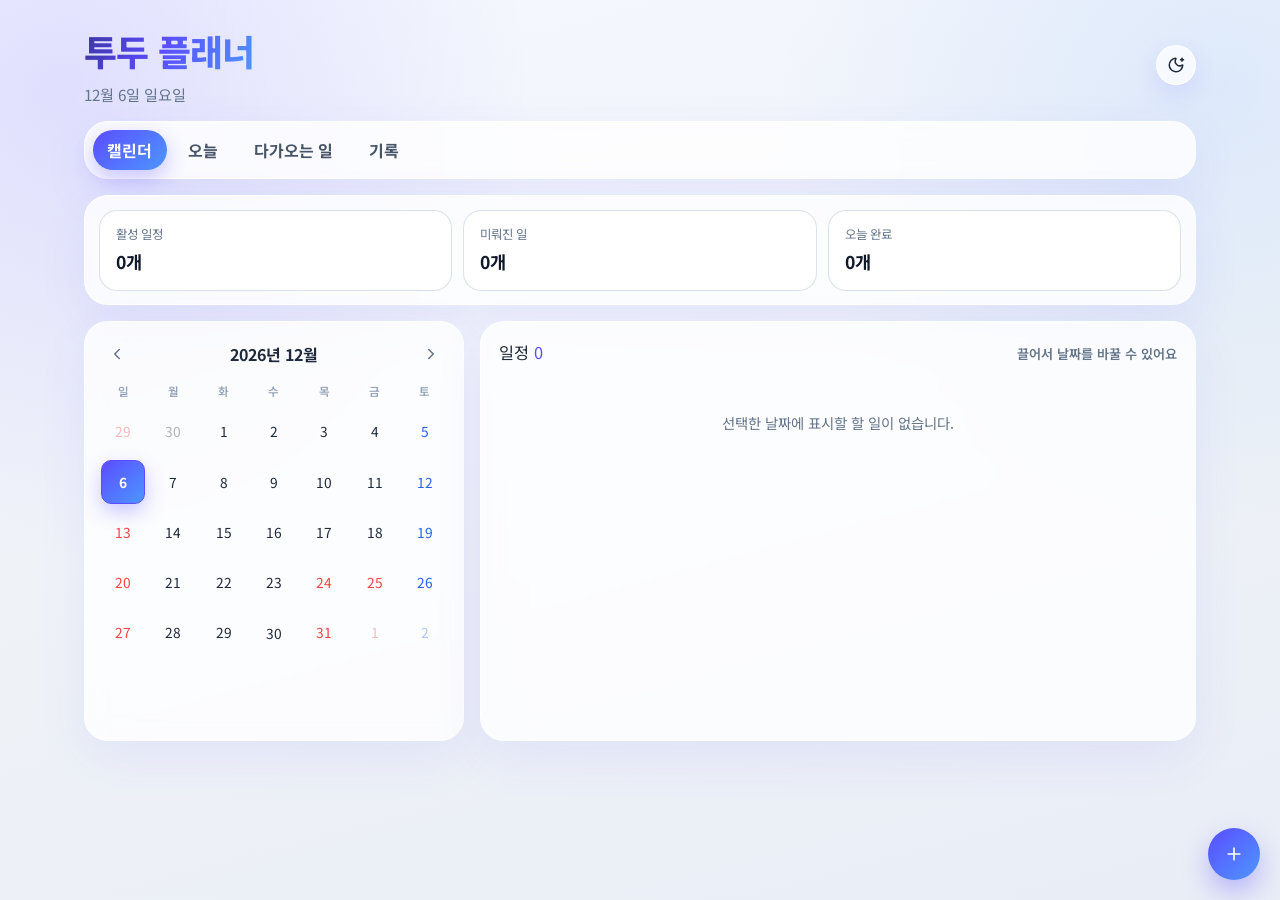
==== commit a1e4b51f: "Deploy ToDo-APP" ====
--- a/ToDo-APP/index.html
+++ b/ToDo-APP/index.html
@@ -51,8 +51,8 @@
     rel="stylesheet"
   />
   <link href="https://fonts.googleapis.com/icon?family=Material+Icons+Round" rel="stylesheet" />
-  <script type="module" crossorigin src="/ToDo-APP/assets/index-DCpieMwH.js"></script>
-  <link rel="stylesheet" crossorigin href="/ToDo-APP/assets/index-CjSzUUXS.css">
+  <script type="module" crossorigin src="/ToDo-APP/assets/index-BsIuplGf.js"></script>
+  <link rel="stylesheet" crossorigin href="/ToDo-APP/assets/index-DJCaMGbA.css">
 </head>
 <body>
   <div id="root"></div>
--- a/ToDo-APP/assets/index-DJCaMGbA.css
+++ b/ToDo-APP/assets/index-DJCaMGbA.css
@@ -0,0 +1 @@
+.app-shell{min-height:100dvh;background:var(--app-shell-bg);transition:background .3s ease}.calendar-page,.add-page{min-height:100dvh;width:100%}.calendar-layout{max-width:1160px;margin:0 auto;padding:1.5rem;display:grid;gap:1rem;grid-template-columns:minmax(280px,380px) minmax(0,1fr)}.panel{background:var(--panel-bg);border:1px solid var(--panel-border);border-radius:24px;box-shadow:var(--panel-shadow);-webkit-backdrop-filter:blur(10px);backdrop-filter:blur(10px);transition:background-color .3s ease,border-color .3s ease,box-shadow .3s ease}.page-header{grid-column:1 / -1;display:flex;justify-content:space-between;align-items:center;gap:.75rem}.page-title-block{display:grid;gap:.3rem}.page-header-actions,.add-header-actions{display:inline-flex;align-items:center;justify-content:flex-end;gap:.6rem;flex:0 0 auto;margin-left:auto}.page-title{margin:0;font-size:clamp(1.8rem,2.8vw,2.4rem);font-weight:800;letter-spacing:-.02em;background:linear-gradient(110deg,#3c34a2,#5b4dff 45%,#4d96ff);-webkit-background-clip:text;background-clip:text;color:transparent}.page-subtitle{margin:0;color:var(--text-muted);font-size:.95rem}.view-switcher,.summary-strip{grid-column:1 / -1}.view-switcher{padding:.5rem;display:flex;flex-wrap:wrap;gap:.45rem}.view-switcher-btn{min-height:40px;padding:0 .9rem;border-radius:999px;background:transparent;color:var(--text-secondary);font-weight:700;transition:.18s ease}.view-switcher-btn:hover{background:var(--accent-soft);color:var(--accent)}.view-switcher-btn.is-active{background:var(--accent-strong);color:#fff;box-shadow:var(--accent-shadow)}.summary-strip{padding:.85rem}.summary-grid{display:grid;grid-template-columns:repeat(3,minmax(0,1fr));gap:.7rem}.summary-card{padding:.9rem 1rem;border-radius:18px;border:1px solid var(--card-border);background:var(--card-bg)}.summary-card p{margin:0;font-size:.78rem;color:var(--text-muted)}.summary-card strong{display:block;margin-top:.3rem;font-size:1.1rem;color:var(--text-contrast)}.calendar-card{padding:1rem}.focus-info-panel{padding:1.1rem;display:grid;gap:1rem;align-content:start}.focus-copy{display:grid;gap:.55rem}.focus-copy h2{margin:0;font-size:1.05rem}.focus-copy p,.focus-note-list p{margin:0;color:var(--text-secondary);line-height:1.55}.focus-note-list{display:grid;gap:.6rem}.focus-note-list p{padding:.8rem .9rem;border-radius:16px;background:var(--surface-strong);border:1px solid var(--surface-strong-border)}.calendar-toolbar{display:flex;align-items:center;justify-content:space-between;margin-bottom:.8rem}.calendar-title{font-size:1rem;color:var(--text-primary)}.calendar-nav{width:32px;height:32px;display:inline-flex;align-items:center;justify-content:center;border-radius:999px;color:var(--text-muted);background:transparent;transition:.2s ease}.calendar-nav:hover{background:var(--accent-soft);color:var(--accent)}.calendar-grid{display:grid;grid-template-columns:repeat(7,minmax(0,1fr));gap:6px}.calendar-weekday{text-align:center;font-size:.72rem;color:var(--text-soft);font-weight:600;padding-bottom:.2rem}.calendar-day{position:relative;aspect-ratio:1;border-radius:10px;font-size:.86rem;color:var(--text-primary);display:flex;align-items:center;justify-content:center;background:transparent;transition:.18s ease}.calendar-day:hover:not(.is-disabled){background:var(--accent-soft)}.calendar-day.is-disabled{opacity:.35}.calendar-day.is-today{border:1px solid var(--accent);font-weight:700}.calendar-day.is-selected{background:var(--accent-strong);color:#fff;box-shadow:var(--accent-shadow)}.calendar-day.is-drop-target{outline:2px dashed var(--accent);outline-offset:-2px;background:var(--accent-soft-strong)}.calendar-day.is-holiday,.calendar-day.is-sunday{color:#ef4444}.calendar-day.is-saturday{color:#2563eb}.calendar-day.is-selected.is-holiday,.calendar-day.is-selected.is-sunday,.calendar-day.is-selected.is-saturday{color:#fff}.calendar-dot{position:absolute;bottom:7px;width:6px;height:6px;border-radius:999px}.calendar-dot.complete{background:#10b981}.calendar-dot.incomplete{background:#f59e0b}.calendar-dot.failed{background:#ef4444}.task-panel{padding:1.1rem 1.1rem .9rem;display:flex;flex-direction:column;min-height:420px}.task-panel-header{display:flex;justify-content:space-between;align-items:baseline;margin-bottom:.8rem}.task-panel-header h2{margin:0;font-size:1.02rem}.task-panel-header h2 span{color:var(--accent)}.task-panel-header small{color:var(--text-muted);font-size:.82rem}.drag-hint{color:var(--accent);font-weight:600}.todo-list{display:flex;flex-direction:column;gap:.7rem;overflow:auto;padding-right:.25rem;touch-action:pan-y}.todo-item{display:grid;grid-template-columns:auto 1fr auto;gap:.7rem;align-items:start;padding:.85rem;border-radius:16px;border:1px solid var(--card-border);background:var(--card-bg);transition:.2s ease;cursor:grab}.todo-item:hover{transform:translateY(-1px);box-shadow:var(--card-hover-shadow)}.todo-item:active{cursor:grabbing}.todo-item.is-complete{opacity:.8}.todo-item.is-complete .todo-title{text-decoration:line-through}.todo-item.is-failed{opacity:.88;border-color:#ef444459}.todo-item.is-failed .todo-title{color:var(--text-secondary)}.todo-item.is-editing{grid-template-columns:1fr auto;cursor:default}.todo-item.is-dragging{opacity:.55;transform:none;box-shadow:0 0 0 2px var(--card-drag-shadow)}.todo-body{min-width:0}.todo-title{margin:0;font-size:.95rem;font-weight:600;color:var(--text-contrast);word-break:break-word}.todo-meta{display:flex;flex-wrap:wrap;gap:.35rem;margin-top:.42rem}.todo-note{margin:.45rem 0 0;font-size:.82rem;color:var(--text-secondary);white-space:pre-wrap;word-break:break-word}.todo-check{width:28px;height:28px;border-radius:999px;border:2px solid var(--check-border);background:var(--check-bg);display:inline-flex;align-items:center;justify-content:center;color:#fff}.todo-item.is-complete .todo-check{background:#10b981;border-color:#10b981}.todo-item.is-failed .todo-check{border-color:#ef4444;background:#ef444414}.todo-actions{display:flex;align-items:center;gap:.25rem}.status-btn{height:30px;padding:0 .68rem;border-radius:999px;background:#ef44441a;color:#b91c1c;font-size:.74rem;font-weight:700;transition:.18s ease}.status-btn:hover{background:#ef44442e}.status-btn.is-active{background:#64748b29;color:var(--text-secondary)}.icon-btn{width:30px;height:30px;border-radius:8px;display:inline-flex;align-items:center;justify-content:center;color:var(--icon-btn-text);background:var(--icon-btn-bg);transition:.18s ease}.icon-btn:hover{background:var(--icon-btn-hover-bg);color:var(--icon-btn-hover-text)}.icon-btn.is-primary{background:#5b4dff;color:#fff}.icon-btn.is-primary:hover{background:#4a3de6}.icon-btn.is-danger:hover{background:var(--danger-btn-hover-bg);color:var(--danger-btn-hover-text)}.todo-edit-grid{display:grid;gap:.45rem}.todo-edit-row{display:grid;grid-template-columns:repeat(3,minmax(0,1fr));gap:.45rem}.todo-edit-input{width:100%;border-radius:10px;border:1px solid var(--input-border);background:var(--input-bg);color:var(--input-text);padding:.48rem .62rem;font-size:.86rem}.todo-edit-input:focus{outline:2px solid var(--accent-ring-soft);border-color:var(--accent-ring)}.todo-checkline{display:flex;justify-content:center;align-items:center;flex-wrap:wrap;width:100%;gap:.45rem;color:var(--text-secondary);font-size:.82rem;line-height:1.35;text-align:center}.todo-checkline input{flex:0 0 auto;margin-top:0}.todo-checkline span{word-break:keep-all;overflow-wrap:anywhere}.empty-state{padding:2.2rem .8rem;text-align:center;color:var(--text-muted);font-size:.9rem}.badge{display:inline-flex;align-items:center;border-radius:999px;padding:.16rem .48rem;font-size:.67rem;font-weight:700;color:#fff;letter-spacing:.01em}.badge.high{background:#ef4444}.badge.medium{background:#f59e0b}.badge.low{background:#10b981}.badge.neutral{background:#475569}.badge.tag{background:#64748b}.badge.deadline{background:#7c3aed}.badge.duration{background:#0f766e}.badge.safe{background:#10b981}.badge.failed{background:#ef4444}.badge.dday.urgent{background:#dc2626}.badge.dday.warning{background:#f59e0b}.badge.dday.safe{background:#16a34a}.upcoming-groups{display:grid;gap:1rem}.upcoming-group{display:grid;gap:.7rem}.upcoming-group-header{display:flex;justify-content:space-between;align-items:center;gap:.75rem}.upcoming-group-header h3{margin:0;font-size:.96rem}.upcoming-group-header span{color:var(--text-muted);font-size:.82rem;font-weight:700}.activity-list{display:grid;gap:.7rem}.activity-item{display:grid;gap:.45rem;padding:.9rem;border-radius:16px;border:1px solid var(--card-border);background:var(--card-bg)}.activity-main{display:flex;align-items:center;gap:.55rem;flex-wrap:wrap}.activity-title{margin:0;font-weight:600;color:var(--text-contrast);word-break:break-word}.activity-meta{font-size:.78rem;color:var(--text-muted)}.activity-badge.created{background:#2563eb}.activity-badge.updated,.activity-badge.reopened{background:#64748b}.activity-badge.completed{background:#10b981}.activity-badge.failed,.activity-badge.deleted{background:#ef4444}.fab-add{position:fixed;right:1.25rem;bottom:1.25rem;width:52px;height:52px;border-radius:999px;display:inline-flex;align-items:center;justify-content:center;color:#fff;background:linear-gradient(135deg,#5b4dff,#4d96ff);box-shadow:var(--fab-shadow)}.add-page{display:flex;justify-content:center;padding:1rem}.add-form{width:min(720px,100%);display:grid;gap:.9rem}.add-header{display:flex;align-items:center;justify-content:space-between;gap:.6rem;padding:.3rem .1rem}.add-header h1{margin:0;font-size:1.2rem}.date-badge{padding:.28rem .55rem;font-size:.78rem;border-radius:999px;background:var(--date-badge-bg);color:var(--date-badge-text)}.form-card{background:var(--surface-strong);border:1px solid var(--surface-strong-border);border-radius:18px;padding:.85rem;display:grid;gap:.45rem;box-shadow:var(--surface-strong-shadow)}.form-card.split{grid-template-columns:repeat(2,minmax(0,1fr));gap:.7rem}.form-card label{color:var(--text-primary);font-size:.78rem;font-weight:700}.form-card input,.form-card select,.form-card textarea{width:100%;border-radius:10px;border:1px solid var(--input-border);background:var(--input-bg);color:var(--input-text);padding:.58rem .62rem;font-size:.9rem}.form-card input:focus,.form-card select:focus,.form-card textarea:focus{outline:2px solid var(--accent-ring-soft);border-color:var(--accent-ring)}.add-actions{position:sticky;bottom:.6rem}.submit-btn{width:100%;height:50px;border-radius:14px;background:linear-gradient(135deg,#5b4dff,#4d96ff);color:#fff;display:inline-flex;gap:.4rem;align-items:center;justify-content:center;font-weight:700;box-shadow:var(--fab-shadow)}.submit-btn:hover{filter:brightness(1.05)}.theme-toggle{width:40px;height:40px;padding:0;border-radius:999px;position:relative;z-index:1;display:inline-flex;align-items:center;justify-content:center;background:var(--theme-toggle-bg);border:1px solid var(--theme-toggle-border);color:var(--theme-toggle-text);box-shadow:var(--theme-toggle-shadow);-webkit-backdrop-filter:blur(10px);backdrop-filter:blur(10px);transition:transform .18s ease,background-color .18s ease,color .18s ease}.theme-toggle:hover{transform:translateY(-1px);background:var(--theme-toggle-bg-hover)}.todo-edit-input::-moz-placeholder,.form-card input::-moz-placeholder,.form-card textarea::-moz-placeholder{color:var(--text-muted)}.todo-edit-input::placeholder,.form-card input::placeholder,.form-card textarea::placeholder{color:var(--text-muted)}.theme-toggle:focus-visible,.calendar-nav:focus-visible,.icon-btn:focus-visible,.todo-check:focus-visible,.calendar-day:focus-visible,.submit-btn:focus-visible,.fab-add:focus-visible{outline:2px solid var(--accent-ring-soft);outline-offset:2px}@media(max-width:900px){.todo-edit-row{grid-template-columns:repeat(2,minmax(0,1fr))}}@media(max-width:760px),(max-width:900px)and (max-height:600px){.calendar-layout{grid-template-columns:1fr;padding-bottom:5rem}}@media(max-width:520px){.calendar-layout{padding:1rem}.page-header,.add-header{align-items:flex-start;flex-wrap:wrap}.page-header-actions,.add-header-actions{width:100%;justify-content:flex-end}.form-card.split,.todo-edit-row,.summary-grid{grid-template-columns:1fr}}@layer properties{@supports ((-webkit-hyphens:none) and (not (margin-trim:inline))) or ((-moz-orient:inline) and (not (color:rgb(from red r g b)))){*,:before,:after,::backdrop{--tw-duration:initial}}}@layer theme{:root,:host{--font-sans:ui-sans-serif, system-ui, sans-serif, "Apple Color Emoji", "Segoe UI Emoji", "Segoe UI Symbol", "Noto Color Emoji";--font-mono:ui-monospace, SFMono-Regular, Menlo, Monaco, Consolas, "Liberation Mono", "Courier New", monospace;--spacing:.25rem;--default-transition-duration:.15s;--default-transition-timing-function:cubic-bezier(.4, 0, .2, 1);--default-font-family:var(--font-sans);--default-mono-font-family:var(--font-mono);--font-body:"Noto Sans KR", sans-serif}}@layer base{*,:after,:before,::backdrop{box-sizing:border-box;border:0 solid;margin:0;padding:0}::file-selector-button{box-sizing:border-box;border:0 solid;margin:0;padding:0}html,:host{-webkit-text-size-adjust:100%;-moz-tab-size:4;-o-tab-size:4;tab-size:4;line-height:1.5;font-family:var(--default-font-family,ui-sans-serif, system-ui, sans-serif, "Apple Color Emoji", "Segoe UI Emoji", "Segoe UI Symbol", "Noto Color Emoji");font-feature-settings:var(--default-font-feature-settings,normal);font-variation-settings:var(--default-font-variation-settings,normal);-webkit-tap-highlight-color:transparent}hr{height:0;color:inherit;border-top-width:1px}abbr:where([title]){-webkit-text-decoration:underline dotted;text-decoration:underline dotted}h1,h2,h3,h4,h5,h6{font-size:inherit;font-weight:inherit}a{color:inherit;-webkit-text-decoration:inherit;text-decoration:inherit}b,strong{font-weight:bolder}code,kbd,samp,pre{font-family:var(--default-mono-font-family,ui-monospace, SFMono-Regular, Menlo, Monaco, Consolas, "Liberation Mono", "Courier New", monospace);font-feature-settings:var(--default-mono-font-feature-settings,normal);font-variation-settings:var(--default-mono-font-variation-settings,normal);font-size:1em}small{font-size:80%}sub,sup{vertical-align:baseline;font-size:75%;line-height:0;position:relative}sub{bottom:-.25em}sup{top:-.5em}table{text-indent:0;border-color:inherit;border-collapse:collapse}:-moz-focusring{outline:auto}progress{vertical-align:baseline}summary{display:list-item}ol,ul,menu{list-style:none}img,svg,video,canvas,audio,iframe,embed,object{vertical-align:middle;display:block}img,video{max-width:100%;height:auto}button,input,select,optgroup,textarea{font:inherit;font-feature-settings:inherit;font-variation-settings:inherit;letter-spacing:inherit;color:inherit;opacity:1;background-color:#0000;border-radius:0}::file-selector-button{font:inherit;font-feature-settings:inherit;font-variation-settings:inherit;letter-spacing:inherit;color:inherit;opacity:1;background-color:#0000;border-radius:0}:where(select:is([multiple],[size])) optgroup{font-weight:bolder}:where(select:is([multiple],[size])) optgroup option{padding-inline-start:20px}::file-selector-button{margin-inline-end:4px}::-moz-placeholder{opacity:1}::placeholder{opacity:1}@supports (not (-webkit-appearance:-apple-pay-button)) or (contain-intrinsic-size:1px){::-moz-placeholder{color:currentColor}::placeholder{color:currentColor}@supports (color:color-mix(in lab,red,red)){::-moz-placeholder{color:color-mix(in oklab,currentcolor 50%,transparent)}::placeholder{color:color-mix(in oklab,currentcolor 50%,transparent)}}}textarea{resize:vertical}::-webkit-search-decoration{-webkit-appearance:none}::-webkit-date-and-time-value{min-height:1lh;text-align:inherit}::-webkit-datetime-edit{display:inline-flex}::-webkit-datetime-edit-fields-wrapper{padding:0}::-webkit-datetime-edit{padding-block:0}::-webkit-datetime-edit-year-field{padding-block:0}::-webkit-datetime-edit-month-field{padding-block:0}::-webkit-datetime-edit-day-field{padding-block:0}::-webkit-datetime-edit-hour-field{padding-block:0}::-webkit-datetime-edit-minute-field{padding-block:0}::-webkit-datetime-edit-second-field{padding-block:0}::-webkit-datetime-edit-millisecond-field{padding-block:0}::-webkit-datetime-edit-meridiem-field{padding-block:0}::-webkit-calendar-picker-indicator{line-height:1}:-moz-ui-invalid{box-shadow:none}button,input:where([type=button],[type=reset],[type=submit]){-webkit-appearance:button;-moz-appearance:button;appearance:button}::file-selector-button{-webkit-appearance:button;-moz-appearance:button;appearance:button}::-webkit-inner-spin-button{height:auto}::-webkit-outer-spin-button{height:auto}[hidden]:where(:not([hidden=until-found])){display:none!important}html{background:var(--body-bg)}body{font-family:var(--font-body);transition-property:color,background-color,border-color,outline-color,text-decoration-color,fill,stroke,--tw-gradient-from,--tw-gradient-via,--tw-gradient-to;transition-timing-function:var(--tw-ease,var(--default-transition-timing-function));transition-duration:var(--tw-duration,var(--default-transition-duration));--tw-duration:.3s;background:var(--body-bg);color:var(--body-text);transition-duration:.3s}button,input,select,textarea{font:inherit}button{cursor:pointer;border:none}a{color:inherit;text-decoration:none}}@layer components;@layer utilities{.visible{visibility:visible}.static{position:static}.start{inset-inline-start:var(--spacing)}.end{inset-inline-end:var(--spacing)}.container{width:100%}@media(min-width:40rem){.container{max-width:40rem}}@media(min-width:48rem){.container{max-width:48rem}}@media(min-width:64rem){.container{max-width:64rem}}@media(min-width:80rem){.container{max-width:80rem}}@media(min-width:96rem){.container{max-width:96rem}}}:root{color-scheme:light;--body-bg:#eef2f7;--body-text:#1e293b;--app-shell-bg:radial-gradient(circle at 5% 10%, #5b4dff24, transparent 32%), radial-gradient(circle at 95% 10%, #4d96ff1f, transparent 30%), linear-gradient(165deg, #f6f8ff 0%, #eef2f7 55%, #e9edf6 100%);--panel-bg:#fffc;--panel-border:#ffffffe6;--panel-shadow:0 16px 50px #5b4dff14;--card-bg:#ffffffe6;--card-border:#cbd5e1b3;--card-hover-shadow:0 8px 22px #0f172a14;--card-drag-shadow:#5b4dff38;--surface-strong:#ffffffd6;--surface-strong-border:#ffffffeb;--surface-strong-shadow:0 10px 28px #5b4dff17;--text-primary:#1e293b;--text-secondary:#475569;--text-muted:#64748b;--text-soft:#94a3b8;--text-contrast:#0f172a;--accent:#5b4dff;--accent-strong:linear-gradient(135deg, #5b4dff, #4d96ff);--accent-soft:#5b4dff1a;--accent-soft-strong:#5b4dff24;--accent-shadow:0 8px 20px #5b4dff4d;--accent-ring-soft:#5b4dff40;--accent-ring:#5b4dff66;--check-border:#94a3b8;--check-bg:transparent;--input-bg:#fff;--input-border:#94a3b880;--input-text:#0f172a;--icon-btn-bg:#94a3b81f;--icon-btn-text:#475569;--icon-btn-hover-bg:#5b4dff26;--icon-btn-hover-text:#1f2937;--danger-btn-hover-bg:#ef444433;--danger-btn-hover-text:#b91c1c;--date-badge-bg:#5b4dff2e;--date-badge-text:#4338ca;--theme-toggle-bg:#ffffffb8;--theme-toggle-bg-hover:#fffffff2;--theme-toggle-border:#fffffff2;--theme-toggle-text:#1e293b;--theme-toggle-shadow:0 10px 24px #5b4dff1f;--fab-shadow:0 12px 26px #5b4dff59}[data-theme=dark]{color-scheme:dark;--body-bg:#081120;--body-text:#e2e8f0;--app-shell-bg:radial-gradient(circle at 12% 12%, #5b4dff3d, transparent 34%), radial-gradient(circle at 88% 14%, #4d96ff2e, transparent 30%), linear-gradient(165deg, #050816 0%, #0b1220 56%, #111827 100%);--panel-bg:#0f172ab8;--panel-border:#94a3b82e;--panel-shadow:0 20px 55px #02061773;--card-bg:#0f172ad6;--card-border:#47556985;--card-hover-shadow:0 12px 28px #02061757;--card-drag-shadow:#818cf873;--surface-strong:#0f172ad1;--surface-strong-border:#94a3b829;--surface-strong-shadow:0 18px 44px #0206175c;--text-primary:#e2e8f0;--text-secondary:#cbd5e1;--text-muted:#94a3b8;--text-soft:#64748b;--text-contrast:#f8fafc;--accent:#8b7cff;--accent-strong:linear-gradient(135deg, #7c6cff, #39a6ff);--accent-soft:#818cf824;--accent-soft-strong:#818cf838;--accent-shadow:0 12px 28px #38bdf829;--accent-ring-soft:#818cf852;--accent-ring:#818cf885;--check-border:#64748b;--check-bg:#0206171a;--input-bg:#0f172aeb;--input-border:#64748b9e;--input-text:#f8fafc;--icon-btn-bg:#334155d1;--icon-btn-text:#cbd5e1;--icon-btn-hover-bg:#5b4dff3d;--icon-btn-hover-text:#f8fafc;--danger-btn-hover-bg:#ef444442;--danger-btn-hover-text:#fecaca;--date-badge-bg:#818cf833;--date-badge-text:#dbeafe;--theme-toggle-bg:#0f172ac7;--theme-toggle-bg-hover:#1e293bfa;--theme-toggle-border:#94a3b82e;--theme-toggle-text:#f8fafc;--theme-toggle-shadow:0 16px 36px #0206174d;--fab-shadow:0 16px 34px #02061766}@property --tw-duration{syntax:"*";inherits:false}
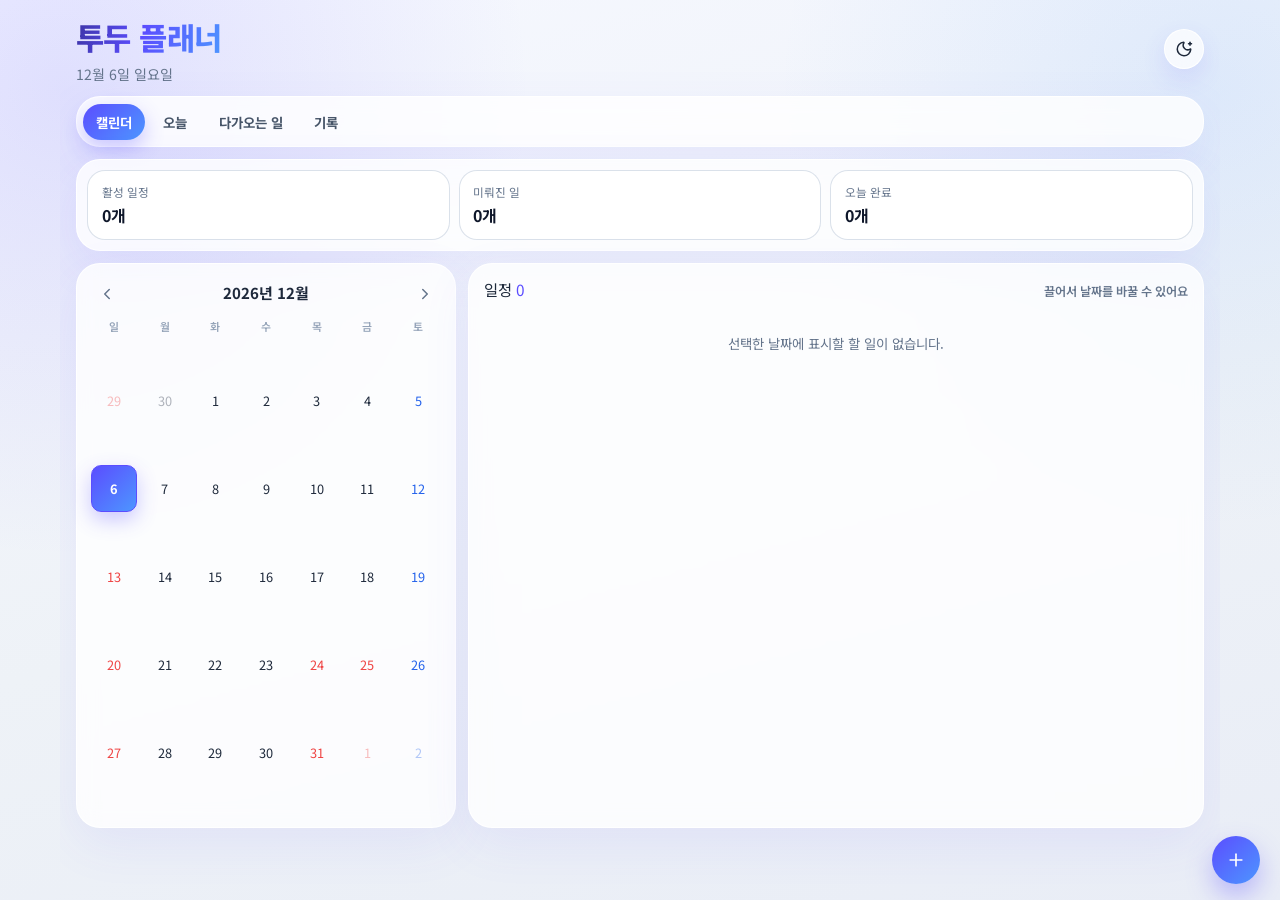
==== commit 5619492b: "Deploy ToDo-APP" ====
--- a/ToDo-APP/index.html
+++ b/ToDo-APP/index.html
@@ -51,8 +51,8 @@
     rel="stylesheet"
   />
   <link href="https://fonts.googleapis.com/icon?family=Material+Icons+Round" rel="stylesheet" />
-  <script type="module" crossorigin src="/ToDo-APP/assets/index-BsIuplGf.js"></script>
-  <link rel="stylesheet" crossorigin href="/ToDo-APP/assets/index-DJCaMGbA.css">
+  <script type="module" crossorigin src="/ToDo-APP/assets/index-DC8UktHQ.js"></script>
+  <link rel="stylesheet" crossorigin href="/ToDo-APP/assets/index-C9NDeVyx.css">
 </head>
 <body>
   <div id="root"></div>
--- a/ToDo-APP/assets/index-C9NDeVyx.css
+++ b/ToDo-APP/assets/index-C9NDeVyx.css
@@ -0,0 +1 @@
+.app-shell{min-height:100dvh;height:100dvh;background:var(--app-shell-bg);transition:background .3s ease;overflow:hidden}.calendar-page,.add-page{min-height:100dvh;height:100dvh;width:100%}.calendar-layout{max-width:1160px;margin:0 auto;height:100%;padding:.9rem 1rem 4.5rem;display:grid;gap:.75rem;grid-template-columns:minmax(280px,380px) minmax(0,1fr);grid-template-rows:auto auto auto minmax(0,1fr);align-content:stretch;overflow:hidden}.panel{background:var(--panel-bg);border:1px solid var(--panel-border);border-radius:24px;box-shadow:var(--panel-shadow);-webkit-backdrop-filter:blur(10px);backdrop-filter:blur(10px);transition:background-color .3s ease,border-color .3s ease,box-shadow .3s ease;min-height:0}.page-header{grid-column:1 / -1;display:flex;justify-content:space-between;align-items:center;gap:.55rem}.page-title-block{display:grid;gap:.3rem}.page-header-actions,.add-header-actions{display:inline-flex;align-items:center;justify-content:flex-end;gap:.6rem;flex:0 0 auto;margin-left:auto}.page-title{margin:0;font-size:clamp(1.55rem,2.4vw,2.15rem);font-weight:800;letter-spacing:-.02em;background:linear-gradient(110deg,#3c34a2,#5b4dff 45%,#4d96ff);-webkit-background-clip:text;background-clip:text;color:transparent}.page-subtitle{margin:0;color:var(--text-muted);font-size:.88rem;line-height:1.35}.view-switcher,.summary-strip{grid-column:1 / -1}.view-switcher{padding:.4rem;display:flex;flex-wrap:wrap;gap:.35rem}.view-switcher-btn{min-height:36px;padding:0 .8rem;border-radius:999px;background:transparent;color:var(--text-secondary);font-size:.84rem;font-weight:700;transition:.18s ease}.view-switcher-btn:hover{background:var(--accent-soft);color:var(--accent)}.view-switcher-btn.is-active{background:var(--accent-strong);color:#fff;box-shadow:var(--accent-shadow)}.summary-strip{padding:.65rem}.summary-grid{display:grid;grid-template-columns:repeat(3,minmax(0,1fr));gap:.55rem}.summary-card{padding:.7rem .85rem;border-radius:18px;border:1px solid var(--card-border);background:var(--card-bg)}.summary-card p{margin:0;font-size:.73rem;color:var(--text-muted)}.summary-card strong{display:block;margin-top:.2rem;font-size:1rem;color:var(--text-contrast)}.calendar-card{height:100%;padding:.85rem;display:flex;flex-direction:column;min-height:0}.focus-info-panel{height:100%;padding:.95rem;display:grid;gap:.85rem;align-content:start;overflow:auto}.focus-copy{display:grid;gap:.55rem}.focus-copy h2{margin:0;font-size:.98rem}.focus-copy p,.focus-note-list p{margin:0;color:var(--text-secondary);line-height:1.45;font-size:.86rem}.focus-note-list{display:grid;gap:.6rem}.focus-note-list p{padding:.65rem .75rem;border-radius:16px;background:var(--surface-strong);border:1px solid var(--surface-strong-border)}.calendar-toolbar{display:flex;align-items:center;justify-content:space-between;margin-bottom:.55rem}.calendar-title{font-size:.94rem;color:var(--text-primary)}.calendar-nav{width:32px;height:32px;display:inline-flex;align-items:center;justify-content:center;border-radius:999px;color:var(--text-muted);background:transparent;transition:.2s ease}.calendar-nav:hover{background:var(--accent-soft);color:var(--accent)}.calendar-grid{display:grid;grid-template-columns:repeat(7,minmax(0,1fr));gap:4px;flex:1 1 auto;min-height:0;align-content:stretch}.calendar-weekday{text-align:center;font-size:.68rem;color:var(--text-soft);font-weight:600;padding-bottom:.1rem}.calendar-day{position:relative;aspect-ratio:1;border-radius:10px;font-size:.8rem;color:var(--text-primary);display:flex;align-items:center;justify-content:center;background:transparent;transition:.18s ease}.calendar-day:hover:not(.is-disabled){background:var(--accent-soft)}.calendar-day.is-disabled{opacity:.35}.calendar-day.is-today{border:1px solid var(--accent);font-weight:700}.calendar-day.is-selected{background:var(--accent-strong);color:#fff;box-shadow:var(--accent-shadow)}.calendar-day.is-drop-target{outline:2px dashed var(--accent);outline-offset:-2px;background:var(--accent-soft-strong)}.calendar-day.is-holiday,.calendar-day.is-sunday{color:#ef4444}.calendar-day.is-saturday{color:#2563eb}.calendar-day.is-selected.is-holiday,.calendar-day.is-selected.is-sunday,.calendar-day.is-selected.is-saturday{color:#fff}.calendar-dot{position:absolute;bottom:7px;width:6px;height:6px;border-radius:999px}.calendar-dot.complete{background:#10b981}.calendar-dot.incomplete{background:#f59e0b}.calendar-dot.failed{background:#ef4444}.task-panel{height:100%;padding:.9rem .95rem .8rem;display:flex;flex-direction:column;min-height:0;overflow:hidden}.task-panel-header{display:flex;justify-content:space-between;align-items:baseline;gap:.6rem;margin-bottom:.55rem}.task-panel-header h2{margin:0;font-size:.96rem}.task-panel-header h2 span{color:var(--accent)}.task-panel-header small{color:var(--text-muted);font-size:.76rem;white-space:nowrap}.drag-hint{color:var(--accent);font-weight:600}.todo-list{display:flex;flex-direction:column;gap:.55rem;flex:1 1 auto;min-height:0;overflow:auto;padding-right:.25rem;touch-action:pan-y}.todo-item{display:grid;grid-template-columns:auto 1fr auto;gap:.6rem;align-items:start;padding:.72rem;border-radius:14px;border:1px solid var(--card-border);background:var(--card-bg);transition:.2s ease;cursor:grab}.todo-item:hover{transform:translateY(-1px);box-shadow:var(--card-hover-shadow)}.todo-item:active{cursor:grabbing}.todo-item.is-complete{opacity:.8}.todo-item.is-complete .todo-title{text-decoration:line-through}.todo-item.is-failed{opacity:.88;border-color:#ef444459}.todo-item.is-failed .todo-title{color:var(--text-secondary)}.todo-item.is-editing{grid-template-columns:1fr auto;cursor:default}.todo-item.is-dragging{opacity:.55;transform:none;box-shadow:0 0 0 2px var(--card-drag-shadow)}.todo-body{min-width:0}.todo-title{margin:0;font-size:.9rem;font-weight:600;color:var(--text-contrast);word-break:break-word}.todo-meta{display:flex;flex-wrap:wrap;gap:.3rem;margin-top:.32rem}.todo-note{margin:.38rem 0 0;font-size:.78rem;color:var(--text-secondary);white-space:pre-wrap;word-break:break-word}.todo-check{width:28px;height:28px;border-radius:999px;border:2px solid var(--check-border);background:var(--check-bg);display:inline-flex;align-items:center;justify-content:center;color:#fff}.todo-item.is-complete .todo-check{background:#10b981;border-color:#10b981}.todo-item.is-failed .todo-check{border-color:#ef4444;background:#ef444414}.todo-actions{display:flex;align-items:center;gap:.25rem;align-self:center}.status-btn{height:30px;padding:0 .68rem;border-radius:999px;background:#ef44441a;color:#b91c1c;font-size:.74rem;font-weight:700;transition:.18s ease}.status-btn:hover{background:#ef44442e}.status-btn.is-active{background:#64748b29;color:var(--text-secondary)}.icon-btn{width:30px;height:30px;border-radius:8px;display:inline-flex;align-items:center;justify-content:center;color:var(--icon-btn-text);background:var(--icon-btn-bg);transition:.18s ease}.icon-btn:hover{background:var(--icon-btn-hover-bg);color:var(--icon-btn-hover-text)}.icon-btn.is-primary{background:#5b4dff;color:#fff}.icon-btn.is-primary:hover{background:#4a3de6}.icon-btn.is-danger:hover{background:var(--danger-btn-hover-bg);color:var(--danger-btn-hover-text)}.todo-edit-grid{display:grid;gap:.45rem}.todo-edit-row{display:grid;grid-template-columns:repeat(3,minmax(0,1fr));gap:.45rem}.todo-edit-input{width:100%;border-radius:10px;border:1px solid var(--input-border);background:var(--input-bg);color:var(--input-text);padding:.48rem .62rem;font-size:.86rem}.todo-edit-input:focus{outline:2px solid var(--accent-ring-soft);border-color:var(--accent-ring)}.todo-checkline{display:flex;justify-content:center;align-items:center;flex-wrap:wrap;width:100%;gap:.45rem;color:var(--text-secondary);font-size:.82rem;line-height:1.35;text-align:center}.todo-checkline input{flex:0 0 auto;margin-top:0}.todo-checkline span{word-break:keep-all;overflow-wrap:anywhere}.empty-state{padding:1.4rem .7rem;text-align:center;color:var(--text-muted);font-size:.84rem}.badge{display:inline-flex;align-items:center;border-radius:999px;padding:.14rem .42rem;font-size:.63rem;font-weight:700;color:#fff;letter-spacing:.01em}.badge.high{background:#ef4444}.badge.medium{background:#f59e0b}.badge.low{background:#10b981}.badge.neutral{background:#475569}.badge.tag{background:#64748b}.badge.deadline{background:#7c3aed}.badge.duration{background:#0f766e}.badge.safe{background:#10b981}.badge.failed{background:#ef4444}.badge.dday.urgent{background:#dc2626}.badge.dday.warning{background:#f59e0b}.badge.dday.safe{background:#16a34a}.upcoming-groups{display:grid;gap:.75rem;flex:1 1 auto;min-height:0;overflow:auto;padding-right:.25rem}.upcoming-group{display:grid;gap:.5rem}.upcoming-group-header{display:flex;justify-content:space-between;align-items:center;gap:.75rem}.upcoming-group-header h3{margin:0;font-size:.9rem}.upcoming-group-header span{color:var(--text-muted);font-size:.82rem;font-weight:700}.activity-list{display:grid;gap:.55rem;flex:1 1 auto;min-height:0;overflow:auto;padding-right:.25rem}.activity-item{display:grid;gap:.45rem;padding:.75rem;border-radius:14px;border:1px solid var(--card-border);background:var(--card-bg)}.activity-main{display:flex;align-items:center;gap:.55rem;flex-wrap:wrap}.activity-title{margin:0;font-weight:600;font-size:.88rem;color:var(--text-contrast);word-break:break-word}.activity-meta{font-size:.78rem;color:var(--text-muted)}.activity-badge.created{background:#2563eb}.activity-badge.updated,.activity-badge.reopened{background:#64748b}.activity-badge.completed{background:#10b981}.activity-badge.failed,.activity-badge.deleted{background:#ef4444}.fab-add{position:fixed;right:1.25rem;bottom:1rem;width:48px;height:48px;border-radius:999px;display:inline-flex;align-items:center;justify-content:center;color:#fff;background:linear-gradient(135deg,#5b4dff,#4d96ff);box-shadow:var(--fab-shadow)}.add-page{display:flex;justify-content:center;padding:.75rem;overflow:hidden}.add-form{width:min(720px,100%);display:grid;gap:.7rem;max-height:100%;overflow:auto;padding-right:.2rem}.add-header{display:flex;align-items:center;justify-content:space-between;gap:.5rem;padding:.15rem .1rem}.add-header h1{margin:0;font-size:1.08rem}.date-badge{padding:.28rem .55rem;font-size:.78rem;border-radius:999px;background:var(--date-badge-bg);color:var(--date-badge-text)}.form-card{background:var(--surface-strong);border:1px solid var(--surface-strong-border);border-radius:18px;padding:.7rem;display:grid;gap:.35rem;box-shadow:var(--surface-strong-shadow)}.form-card.split{grid-template-columns:repeat(2,minmax(0,1fr));gap:.7rem}.form-card label{color:var(--text-primary);font-size:.74rem;font-weight:700}.form-card input,.form-card select,.form-card textarea{width:100%;border-radius:10px;border:1px solid var(--input-border);background:var(--input-bg);color:var(--input-text);padding:.52rem .58rem;font-size:.86rem}.form-card input:focus,.form-card select:focus,.form-card textarea:focus{outline:2px solid var(--accent-ring-soft);border-color:var(--accent-ring)}.add-actions{position:sticky;bottom:0}.submit-btn{width:100%;height:46px;border-radius:14px;background:linear-gradient(135deg,#5b4dff,#4d96ff);color:#fff;display:inline-flex;gap:.4rem;align-items:center;justify-content:center;font-weight:700;box-shadow:var(--fab-shadow)}.submit-btn:hover{filter:brightness(1.05)}.theme-toggle{width:40px;height:40px;padding:0;border-radius:999px;position:relative;z-index:1;display:inline-flex;align-items:center;justify-content:center;background:var(--theme-toggle-bg);border:1px solid var(--theme-toggle-border);color:var(--theme-toggle-text);box-shadow:var(--theme-toggle-shadow);-webkit-backdrop-filter:blur(10px);backdrop-filter:blur(10px);transition:transform .18s ease,background-color .18s ease,color .18s ease}.theme-toggle:hover{transform:translateY(-1px);background:var(--theme-toggle-bg-hover)}.todo-edit-input::-moz-placeholder,.form-card input::-moz-placeholder,.form-card textarea::-moz-placeholder{color:var(--text-muted)}.todo-edit-input::placeholder,.form-card input::placeholder,.form-card textarea::placeholder{color:var(--text-muted)}.theme-toggle:focus-visible,.calendar-nav:focus-visible,.icon-btn:focus-visible,.todo-check:focus-visible,.calendar-day:focus-visible,.submit-btn:focus-visible,.fab-add:focus-visible{outline:2px solid var(--accent-ring-soft);outline-offset:2px}@media(max-width:900px){.todo-edit-row{grid-template-columns:repeat(2,minmax(0,1fr))}}@media(max-width:760px),(max-width:900px)and (max-height:600px){.calendar-layout{grid-template-columns:1fr;height:auto;min-height:100%;overflow:visible;padding-bottom:5rem}.app-shell,.calendar-page,.add-page{height:auto;min-height:100dvh;overflow:visible}body{overflow:auto}.focus-info-panel,.task-panel,.calendar-card,.upcoming-groups,.activity-list,.add-page,.add-form{overflow:visible;max-height:none}}@media(max-width:520px){.calendar-layout{padding:1rem}.page-header,.add-header{align-items:flex-start;flex-wrap:wrap}.page-header-actions,.add-header-actions{width:100%;justify-content:flex-end}.form-card.split,.todo-edit-row,.summary-grid{grid-template-columns:1fr}}@layer properties{@supports ((-webkit-hyphens:none) and (not (margin-trim:inline))) or ((-moz-orient:inline) and (not (color:rgb(from red r g b)))){*,:before,:after,::backdrop{--tw-duration:initial}}}@layer theme{:root,:host{--font-sans:ui-sans-serif, system-ui, sans-serif, "Apple Color Emoji", "Segoe UI Emoji", "Segoe UI Symbol", "Noto Color Emoji";--font-mono:ui-monospace, SFMono-Regular, Menlo, Monaco, Consolas, "Liberation Mono", "Courier New", monospace;--spacing:.25rem;--default-transition-duration:.15s;--default-transition-timing-function:cubic-bezier(.4, 0, .2, 1);--default-font-family:var(--font-sans);--default-mono-font-family:var(--font-mono);--font-body:"Noto Sans KR", sans-serif}}@layer base{*,:after,:before,::backdrop{box-sizing:border-box;border:0 solid;margin:0;padding:0}::file-selector-button{box-sizing:border-box;border:0 solid;margin:0;padding:0}html,:host{-webkit-text-size-adjust:100%;-moz-tab-size:4;-o-tab-size:4;tab-size:4;line-height:1.5;font-family:var(--default-font-family,ui-sans-serif, system-ui, sans-serif, "Apple Color Emoji", "Segoe UI Emoji", "Segoe UI Symbol", "Noto Color Emoji");font-feature-settings:var(--default-font-feature-settings,normal);font-variation-settings:var(--default-font-variation-settings,normal);-webkit-tap-highlight-color:transparent}hr{height:0;color:inherit;border-top-width:1px}abbr:where([title]){-webkit-text-decoration:underline dotted;text-decoration:underline dotted}h1,h2,h3,h4,h5,h6{font-size:inherit;font-weight:inherit}a{color:inherit;-webkit-text-decoration:inherit;text-decoration:inherit}b,strong{font-weight:bolder}code,kbd,samp,pre{font-family:var(--default-mono-font-family,ui-monospace, SFMono-Regular, Menlo, Monaco, Consolas, "Liberation Mono", "Courier New", monospace);font-feature-settings:var(--default-mono-font-feature-settings,normal);font-variation-settings:var(--default-mono-font-variation-settings,normal);font-size:1em}small{font-size:80%}sub,sup{vertical-align:baseline;font-size:75%;line-height:0;position:relative}sub{bottom:-.25em}sup{top:-.5em}table{text-indent:0;border-color:inherit;border-collapse:collapse}:-moz-focusring{outline:auto}progress{vertical-align:baseline}summary{display:list-item}ol,ul,menu{list-style:none}img,svg,video,canvas,audio,iframe,embed,object{vertical-align:middle;display:block}img,video{max-width:100%;height:auto}button,input,select,optgroup,textarea{font:inherit;font-feature-settings:inherit;font-variation-settings:inherit;letter-spacing:inherit;color:inherit;opacity:1;background-color:#0000;border-radius:0}::file-selector-button{font:inherit;font-feature-settings:inherit;font-variation-settings:inherit;letter-spacing:inherit;color:inherit;opacity:1;background-color:#0000;border-radius:0}:where(select:is([multiple],[size])) optgroup{font-weight:bolder}:where(select:is([multiple],[size])) optgroup option{padding-inline-start:20px}::file-selector-button{margin-inline-end:4px}::-moz-placeholder{opacity:1}::placeholder{opacity:1}@supports (not (-webkit-appearance:-apple-pay-button)) or (contain-intrinsic-size:1px){::-moz-placeholder{color:currentColor}::placeholder{color:currentColor}@supports (color:color-mix(in lab,red,red)){::-moz-placeholder{color:color-mix(in oklab,currentcolor 50%,transparent)}::placeholder{color:color-mix(in oklab,currentcolor 50%,transparent)}}}textarea{resize:vertical}::-webkit-search-decoration{-webkit-appearance:none}::-webkit-date-and-time-value{min-height:1lh;text-align:inherit}::-webkit-datetime-edit{display:inline-flex}::-webkit-datetime-edit-fields-wrapper{padding:0}::-webkit-datetime-edit{padding-block:0}::-webkit-datetime-edit-year-field{padding-block:0}::-webkit-datetime-edit-month-field{padding-block:0}::-webkit-datetime-edit-day-field{padding-block:0}::-webkit-datetime-edit-hour-field{padding-block:0}::-webkit-datetime-edit-minute-field{padding-block:0}::-webkit-datetime-edit-second-field{padding-block:0}::-webkit-datetime-edit-millisecond-field{padding-block:0}::-webkit-datetime-edit-meridiem-field{padding-block:0}::-webkit-calendar-picker-indicator{line-height:1}:-moz-ui-invalid{box-shadow:none}button,input:where([type=button],[type=reset],[type=submit]){-webkit-appearance:button;-moz-appearance:button;appearance:button}::file-selector-button{-webkit-appearance:button;-moz-appearance:button;appearance:button}::-webkit-inner-spin-button{height:auto}::-webkit-outer-spin-button{height:auto}[hidden]:where(:not([hidden=until-found])){display:none!important}*,:before,:after{box-sizing:border-box}html{background:var(--body-bg);height:100%}body{font-family:var(--font-body);transition-property:color,background-color,border-color,outline-color,text-decoration-color,fill,stroke,--tw-gradient-from,--tw-gradient-via,--tw-gradient-to;transition-timing-function:var(--tw-ease,var(--default-transition-timing-function));transition-duration:var(--tw-duration,var(--default-transition-duration));--tw-duration:.3s;background:var(--body-bg);min-height:100%;color:var(--body-text);margin:0;transition-duration:.3s;overflow:hidden}#root{height:100%;min-height:100%}button,input,select,textarea{font:inherit}button{cursor:pointer;border:none}a{color:inherit;text-decoration:none}}@layer components;@layer utilities{.visible{visibility:visible}.static{position:static}.start{inset-inline-start:var(--spacing)}.end{inset-inline-end:var(--spacing)}.container{width:100%}@media(min-width:40rem){.container{max-width:40rem}}@media(min-width:48rem){.container{max-width:48rem}}@media(min-width:64rem){.container{max-width:64rem}}@media(min-width:80rem){.container{max-width:80rem}}@media(min-width:96rem){.container{max-width:96rem}}}:root{color-scheme:light;--body-bg:#eef2f7;--body-text:#1e293b;--app-shell-bg:radial-gradient(circle at 5% 10%, #5b4dff24, transparent 32%), radial-gradient(circle at 95% 10%, #4d96ff1f, transparent 30%), linear-gradient(165deg, #f6f8ff 0%, #eef2f7 55%, #e9edf6 100%);--panel-bg:#fffc;--panel-border:#ffffffe6;--panel-shadow:0 16px 50px #5b4dff14;--card-bg:#ffffffe6;--card-border:#cbd5e1b3;--card-hover-shadow:0 8px 22px #0f172a14;--card-drag-shadow:#5b4dff38;--surface-strong:#ffffffd6;--surface-strong-border:#ffffffeb;--surface-strong-shadow:0 10px 28px #5b4dff17;--text-primary:#1e293b;--text-secondary:#475569;--text-muted:#64748b;--text-soft:#94a3b8;--text-contrast:#0f172a;--accent:#5b4dff;--accent-strong:linear-gradient(135deg, #5b4dff, #4d96ff);--accent-soft:#5b4dff1a;--accent-soft-strong:#5b4dff24;--accent-shadow:0 8px 20px #5b4dff4d;--accent-ring-soft:#5b4dff40;--accent-ring:#5b4dff66;--check-border:#94a3b8;--check-bg:transparent;--input-bg:#fff;--input-border:#94a3b880;--input-text:#0f172a;--icon-btn-bg:#94a3b81f;--icon-btn-text:#475569;--icon-btn-hover-bg:#5b4dff26;--icon-btn-hover-text:#1f2937;--danger-btn-hover-bg:#ef444433;--danger-btn-hover-text:#b91c1c;--date-badge-bg:#5b4dff2e;--date-badge-text:#4338ca;--theme-toggle-bg:#ffffffb8;--theme-toggle-bg-hover:#fffffff2;--theme-toggle-border:#fffffff2;--theme-toggle-text:#1e293b;--theme-toggle-shadow:0 10px 24px #5b4dff1f;--fab-shadow:0 12px 26px #5b4dff59}[data-theme=dark]{color-scheme:dark;--body-bg:#081120;--body-text:#e2e8f0;--app-shell-bg:radial-gradient(circle at 12% 12%, #5b4dff3d, transparent 34%), radial-gradient(circle at 88% 14%, #4d96ff2e, transparent 30%), linear-gradient(165deg, #050816 0%, #0b1220 56%, #111827 100%);--panel-bg:#0f172ab8;--panel-border:#94a3b82e;--panel-shadow:0 20px 55px #02061773;--card-bg:#0f172ad6;--card-border:#47556985;--card-hover-shadow:0 12px 28px #02061757;--card-drag-shadow:#818cf873;--surface-strong:#0f172ad1;--surface-strong-border:#94a3b829;--surface-strong-shadow:0 18px 44px #0206175c;--text-primary:#e2e8f0;--text-secondary:#cbd5e1;--text-muted:#94a3b8;--text-soft:#64748b;--text-contrast:#f8fafc;--accent:#8b7cff;--accent-strong:linear-gradient(135deg, #7c6cff, #39a6ff);--accent-soft:#818cf824;--accent-soft-strong:#818cf838;--accent-shadow:0 12px 28px #38bdf829;--accent-ring-soft:#818cf852;--accent-ring:#818cf885;--check-border:#64748b;--check-bg:#0206171a;--input-bg:#0f172aeb;--input-border:#64748b9e;--input-text:#f8fafc;--icon-btn-bg:#334155d1;--icon-btn-text:#cbd5e1;--icon-btn-hover-bg:#5b4dff3d;--icon-btn-hover-text:#f8fafc;--danger-btn-hover-bg:#ef444442;--danger-btn-hover-text:#fecaca;--date-badge-bg:#818cf833;--date-badge-text:#dbeafe;--theme-toggle-bg:#0f172ac7;--theme-toggle-bg-hover:#1e293bfa;--theme-toggle-border:#94a3b82e;--theme-toggle-text:#f8fafc;--theme-toggle-shadow:0 16px 36px #0206174d;--fab-shadow:0 16px 34px #02061766}@property --tw-duration{syntax:"*";inherits:false}
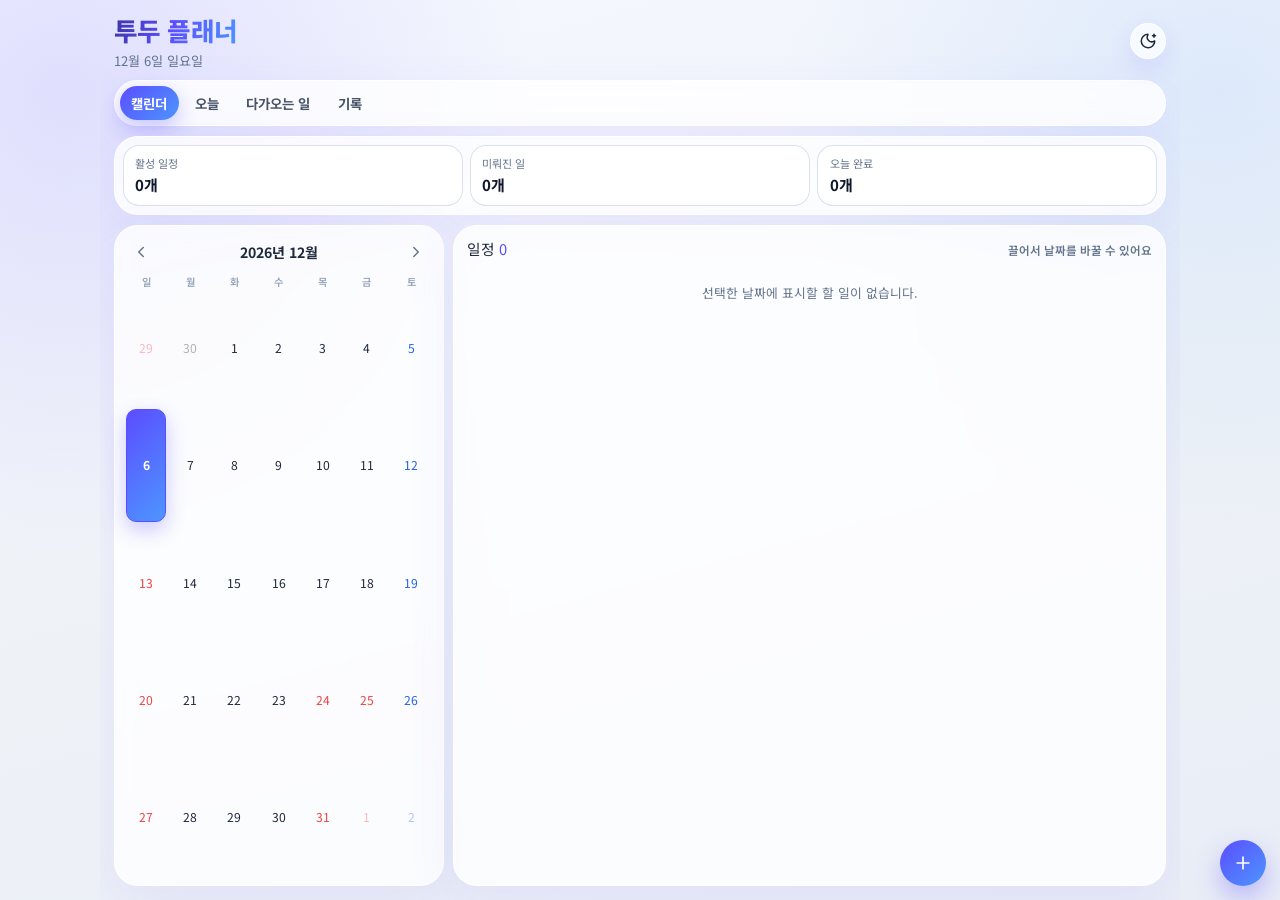
==== commit fff88b7b: "Deploy ToDo-APP" ====
--- a/ToDo-APP/index.html
+++ b/ToDo-APP/index.html
@@ -51,8 +51,8 @@
     rel="stylesheet"
   />
   <link href="https://fonts.googleapis.com/icon?family=Material+Icons+Round" rel="stylesheet" />
-  <script type="module" crossorigin src="/ToDo-APP/assets/index-DC8UktHQ.js"></script>
-  <link rel="stylesheet" crossorigin href="/ToDo-APP/assets/index-C9NDeVyx.css">
+  <script type="module" crossorigin src="/ToDo-APP/assets/index-DBevgsud.js"></script>
+  <link rel="stylesheet" crossorigin href="/ToDo-APP/assets/index-S_PoTe-0.css">
 </head>
 <body>
   <div id="root"></div>
--- a/ToDo-APP/assets/index-S_PoTe-0.css
+++ b/ToDo-APP/assets/index-S_PoTe-0.css
@@ -0,0 +1 @@
+.app-shell{min-height:100dvh;height:100dvh;background:var(--app-shell-bg);transition:background .3s ease;overflow:hidden}.calendar-page,.add-page{min-height:100dvh;height:100dvh;width:100%;overflow:hidden}.calendar-layout{max-width:1080px;margin:0 auto;height:100%;padding:.7rem .85rem .85rem;display:grid;gap:.6rem;grid-template-columns:minmax(250px,330px) minmax(0,1fr);grid-template-rows:auto auto auto minmax(0,1fr);align-content:stretch;overflow:hidden}.panel{background:var(--panel-bg);border:1px solid var(--panel-border);border-radius:24px;box-shadow:var(--panel-shadow);-webkit-backdrop-filter:blur(10px);backdrop-filter:blur(10px);transition:background-color .3s ease,border-color .3s ease,box-shadow .3s ease;min-height:0}.page-header{grid-column:1 / -1;display:flex;justify-content:space-between;align-items:center;gap:.55rem}.page-title-block{display:grid;gap:.18rem}.page-header-actions,.add-header-actions{display:inline-flex;align-items:center;justify-content:flex-end;gap:.45rem;flex:0 0 auto;margin-left:auto}.page-title{margin:0;font-size:clamp(1.42rem,2vw,1.95rem);font-weight:800;letter-spacing:-.02em;background:linear-gradient(110deg,#3c34a2,#5b4dff 45%,#4d96ff);-webkit-background-clip:text;background-clip:text;color:transparent}.page-subtitle{margin:0;color:var(--text-muted);font-size:.82rem;line-height:1.35}.view-switcher,.summary-strip{grid-column:1 / -1}.view-switcher{padding:.32rem;display:flex;flex-wrap:wrap;gap:.28rem}.view-switcher-btn{min-height:34px;padding:0 .72rem;border-radius:999px;background:transparent;color:var(--text-secondary);font-size:.84rem;font-weight:700;transition:.18s ease}.view-switcher-btn:hover{background:var(--accent-soft);color:var(--accent)}.view-switcher-btn.is-active{background:var(--accent-strong);color:#fff;box-shadow:var(--accent-shadow)}.summary-strip{padding:.5rem}.summary-grid{display:grid;grid-template-columns:repeat(3,minmax(0,1fr));gap:.45rem}.summary-card{padding:.56rem .72rem;border-radius:16px;border:1px solid var(--card-border);background:var(--card-bg)}.summary-card p{margin:0;font-size:.69rem;color:var(--text-muted)}.summary-card strong{display:block;margin-top:.16rem;font-size:.94rem;color:var(--text-contrast)}.calendar-card{height:100%;padding:.72rem;display:flex;flex-direction:column;min-height:0}.focus-info-panel{height:100%;padding:.8rem;display:grid;gap:.85rem;align-content:start;overflow:auto}.focus-copy{display:grid;gap:.55rem}.focus-copy h2{margin:0;font-size:.92rem}.focus-copy p,.focus-note-list p{margin:0;color:var(--text-secondary);line-height:1.45;font-size:.8rem}.focus-note-list{display:grid;gap:.6rem}.focus-note-list p{padding:.56rem .66rem;border-radius:14px;background:var(--surface-strong);border:1px solid var(--surface-strong-border)}.calendar-toolbar{display:flex;align-items:center;justify-content:space-between;margin-bottom:.4rem}.calendar-title{font-size:.88rem;color:var(--text-primary)}.calendar-nav{width:30px;height:30px;display:inline-flex;align-items:center;justify-content:center;border-radius:999px;color:var(--text-muted);background:transparent;transition:.2s ease}.calendar-nav:hover{background:var(--accent-soft);color:var(--accent)}.calendar-weekdays{display:grid;grid-template-columns:repeat(7,minmax(0,1fr));gap:4px;margin-bottom:.16rem}.calendar-days-grid{display:grid;grid-template-columns:repeat(7,minmax(0,1fr));grid-auto-rows:minmax(0,1fr);gap:4px;flex:1 1 auto;min-height:0}.calendar-weekday{text-align:center;font-size:.64rem;color:var(--text-soft);font-weight:600;padding-bottom:0}.calendar-day{position:relative;min-height:0;border-radius:10px;font-size:.76rem;color:var(--text-primary);display:flex;align-items:center;justify-content:center;background:transparent;transition:.18s ease;padding:.18rem 0}.calendar-day:hover:not(.is-disabled){background:var(--accent-soft)}.calendar-day.is-disabled{opacity:.35}.calendar-day.is-today{border:1px solid var(--accent);font-weight:700}.calendar-day.is-selected{background:var(--accent-strong);color:#fff;box-shadow:var(--accent-shadow)}.calendar-day.is-drop-target{outline:2px dashed var(--accent);outline-offset:-2px;background:var(--accent-soft-strong)}.calendar-day.is-holiday,.calendar-day.is-sunday{color:#ef4444}.calendar-day.is-saturday{color:#2563eb}.calendar-day.is-selected.is-holiday,.calendar-day.is-selected.is-sunday,.calendar-day.is-selected.is-saturday{color:#fff}.calendar-dot{position:absolute;bottom:5px;width:5px;height:5px;border-radius:999px}.calendar-dot.complete{background:#10b981}.calendar-dot.incomplete{background:#f59e0b}.calendar-dot.failed{background:#ef4444}.task-panel{height:100%;padding:.78rem .82rem .72rem;display:flex;flex-direction:column;min-height:0;overflow:hidden}.task-panel-header{display:flex;justify-content:space-between;align-items:baseline;gap:.6rem;margin-bottom:.42rem}.task-panel-header h2{margin:0;font-size:.92rem}.task-panel-header h2 span{color:var(--accent)}.task-panel-header small{color:var(--text-muted);font-size:.72rem;white-space:nowrap}.drag-hint{color:var(--accent);font-weight:600}.todo-list{display:flex;flex-direction:column;gap:.48rem;flex:1 1 auto;min-height:0;overflow:auto;padding-right:.25rem;touch-action:pan-y}.todo-item{display:grid;grid-template-columns:auto 1fr auto;gap:.6rem;align-items:start;padding:.64rem;border-radius:13px;border:1px solid var(--card-border);background:var(--card-bg);transition:.2s ease;cursor:grab}.todo-item:hover{transform:translateY(-1px);box-shadow:var(--card-hover-shadow)}.todo-item:active{cursor:grabbing}.todo-item.is-complete{opacity:.8}.todo-item.is-complete .todo-title{text-decoration:line-through}.todo-item.is-failed{opacity:.88;border-color:#ef444459}.todo-item.is-failed .todo-title{color:var(--text-secondary)}.todo-item.is-editing{grid-template-columns:1fr auto;cursor:default}.todo-item.is-dragging{opacity:.55;transform:none;box-shadow:0 0 0 2px var(--card-drag-shadow)}.todo-body{min-width:0}.todo-title{margin:0;font-size:.86rem;font-weight:600;color:var(--text-contrast);word-break:break-word}.todo-meta{display:flex;flex-wrap:wrap;gap:.3rem;margin-top:.32rem}.todo-note{margin:.32rem 0 0;font-size:.75rem;color:var(--text-secondary);white-space:pre-wrap;word-break:break-word}.todo-check{width:26px;height:26px;border-radius:999px;border:2px solid var(--check-border);background:var(--check-bg);display:inline-flex;align-items:center;justify-content:center;color:#fff}.todo-item.is-complete .todo-check{background:#10b981;border-color:#10b981}.todo-item.is-failed .todo-check{border-color:#ef4444;background:#ef444414}.todo-actions{display:flex;align-items:center;gap:.25rem;align-self:center}.status-btn{height:28px;padding:0 .62rem;border-radius:999px;background:#ef44441a;color:#b91c1c;font-size:.7rem;font-weight:700;transition:.18s ease}.status-btn:hover{background:#ef44442e}.status-btn.is-active{background:#64748b29;color:var(--text-secondary)}.icon-btn{width:28px;height:28px;border-radius:8px;display:inline-flex;align-items:center;justify-content:center;color:var(--icon-btn-text);background:var(--icon-btn-bg);transition:.18s ease}.icon-btn:hover{background:var(--icon-btn-hover-bg);color:var(--icon-btn-hover-text)}.icon-btn.is-primary{background:#5b4dff;color:#fff}.icon-btn.is-primary:hover{background:#4a3de6}.icon-btn.is-danger:hover{background:var(--danger-btn-hover-bg);color:var(--danger-btn-hover-text)}.todo-edit-grid{display:grid;gap:.45rem}.todo-edit-row{display:grid;grid-template-columns:repeat(3,minmax(0,1fr));gap:.45rem}.todo-edit-input{width:100%;border-radius:10px;border:1px solid var(--input-border);background:var(--input-bg);color:var(--input-text);padding:.48rem .62rem;font-size:.86rem}.todo-edit-input:focus{outline:2px solid var(--accent-ring-soft);border-color:var(--accent-ring)}.todo-checkline{display:flex;justify-content:center;align-items:center;flex-wrap:wrap;width:100%;gap:.45rem;color:var(--text-secondary);font-size:.82rem;line-height:1.35;text-align:center}.todo-checkline input{flex:0 0 auto;margin-top:0}.todo-checkline span{word-break:keep-all;overflow-wrap:anywhere}.empty-state{padding:1rem .6rem;text-align:center;color:var(--text-muted);font-size:.8rem}.badge{display:inline-flex;align-items:center;border-radius:999px;padding:.14rem .42rem;font-size:.63rem;font-weight:700;color:#fff;letter-spacing:.01em}.badge.high{background:#ef4444}.badge.medium{background:#f59e0b}.badge.low{background:#10b981}.badge.neutral{background:#475569}.badge.tag{background:#64748b}.badge.deadline{background:#7c3aed}.badge.duration{background:#0f766e}.badge.safe{background:#10b981}.badge.failed{background:#ef4444}.badge.dday.urgent{background:#dc2626}.badge.dday.warning{background:#f59e0b}.badge.dday.safe{background:#16a34a}.upcoming-groups{display:grid;gap:.55rem;flex:1 1 auto;min-height:0;overflow:auto;padding-right:.25rem}.upcoming-group{display:grid;gap:.38rem}.upcoming-group-header{display:flex;justify-content:space-between;align-items:center;gap:.75rem}.upcoming-group-header h3{margin:0;font-size:.84rem}.upcoming-group-header span{color:var(--text-muted);font-size:.82rem;font-weight:700}.activity-list{display:grid;gap:.45rem;flex:1 1 auto;min-height:0;overflow:auto;padding-right:.25rem}.activity-item{display:grid;gap:.45rem;padding:.64rem;border-radius:13px;border:1px solid var(--card-border);background:var(--card-bg)}.activity-main{display:flex;align-items:center;gap:.55rem;flex-wrap:wrap}.activity-title{margin:0;font-weight:600;font-size:.84rem;color:var(--text-contrast);word-break:break-word}.activity-meta{font-size:.78rem;color:var(--text-muted)}.activity-badge.created{background:#2563eb}.activity-badge.updated,.activity-badge.reopened{background:#64748b}.activity-badge.completed{background:#10b981}.activity-badge.failed,.activity-badge.deleted{background:#ef4444}.fab-add{position:fixed;right:.9rem;bottom:.85rem;width:46px;height:46px;border-radius:999px;display:inline-flex;align-items:center;justify-content:center;color:#fff;background:linear-gradient(135deg,#5b4dff,#4d96ff);box-shadow:var(--fab-shadow)}.add-page{display:flex;justify-content:center;padding:.75rem;overflow:hidden}.add-form{width:min(720px,100%);display:grid;gap:.7rem;max-height:100%;overflow:auto;padding-right:.2rem}.add-header{display:flex;align-items:center;justify-content:space-between;gap:.5rem;padding:.15rem .1rem}.add-header h1{margin:0;font-size:1.08rem}.date-badge{padding:.28rem .55rem;font-size:.78rem;border-radius:999px;background:var(--date-badge-bg);color:var(--date-badge-text)}.form-card{background:var(--surface-strong);border:1px solid var(--surface-strong-border);border-radius:18px;padding:.7rem;display:grid;gap:.35rem;box-shadow:var(--surface-strong-shadow)}.form-card.split{grid-template-columns:repeat(2,minmax(0,1fr));gap:.7rem}.form-card label{color:var(--text-primary);font-size:.74rem;font-weight:700}.form-card input,.form-card select,.form-card textarea{width:100%;border-radius:10px;border:1px solid var(--input-border);background:var(--input-bg);color:var(--input-text);padding:.52rem .58rem;font-size:.86rem}.form-card input:focus,.form-card select:focus,.form-card textarea:focus{outline:2px solid var(--accent-ring-soft);border-color:var(--accent-ring)}.add-actions{position:sticky;bottom:0}.submit-btn{width:100%;height:46px;border-radius:14px;background:linear-gradient(135deg,#5b4dff,#4d96ff);color:#fff;display:inline-flex;gap:.4rem;align-items:center;justify-content:center;font-weight:700;box-shadow:var(--fab-shadow)}.submit-btn:hover{filter:brightness(1.05)}.theme-toggle{width:36px;height:36px;padding:0;border-radius:999px;position:relative;z-index:1;display:inline-flex;align-items:center;justify-content:center;background:var(--theme-toggle-bg);border:1px solid var(--theme-toggle-border);color:var(--theme-toggle-text);box-shadow:var(--theme-toggle-shadow);-webkit-backdrop-filter:blur(10px);backdrop-filter:blur(10px);transition:transform .18s ease,background-color .18s ease,color .18s ease}.theme-toggle:hover{transform:translateY(-1px);background:var(--theme-toggle-bg-hover)}.todo-edit-input::-moz-placeholder,.form-card input::-moz-placeholder,.form-card textarea::-moz-placeholder{color:var(--text-muted)}.todo-edit-input::placeholder,.form-card input::placeholder,.form-card textarea::placeholder{color:var(--text-muted)}.theme-toggle:focus-visible,.calendar-nav:focus-visible,.icon-btn:focus-visible,.todo-check:focus-visible,.calendar-day:focus-visible,.submit-btn:focus-visible,.fab-add:focus-visible{outline:2px solid var(--accent-ring-soft);outline-offset:2px}@media(max-width:900px){.todo-edit-row{grid-template-columns:repeat(2,minmax(0,1fr))}}@media(max-width:760px),(max-width:900px)and (max-height:600px){.calendar-layout{grid-template-columns:1fr;height:auto;min-height:100%;overflow:visible;padding-bottom:5rem}.app-shell,.calendar-page,.add-page{height:auto;min-height:100dvh;overflow:visible}html,body{overflow:auto}.focus-info-panel,.task-panel,.calendar-card,.upcoming-groups,.activity-list,.add-page,.add-form{overflow:visible;max-height:none}}@media(max-width:520px){.calendar-layout{padding:1rem}.page-header,.add-header{align-items:flex-start;flex-wrap:wrap}.page-header-actions,.add-header-actions{width:100%;justify-content:flex-end}.form-card.split,.todo-edit-row,.summary-grid{grid-template-columns:1fr}}@layer properties{@supports ((-webkit-hyphens:none) and (not (margin-trim:inline))) or ((-moz-orient:inline) and (not (color:rgb(from red r g b)))){*,:before,:after,::backdrop{--tw-duration:initial}}}@layer theme{:root,:host{--font-sans:ui-sans-serif, system-ui, sans-serif, "Apple Color Emoji", "Segoe UI Emoji", "Segoe UI Symbol", "Noto Color Emoji";--font-mono:ui-monospace, SFMono-Regular, Menlo, Monaco, Consolas, "Liberation Mono", "Courier New", monospace;--spacing:.25rem;--default-transition-duration:.15s;--default-transition-timing-function:cubic-bezier(.4, 0, .2, 1);--default-font-family:var(--font-sans);--default-mono-font-family:var(--font-mono);--font-body:"Noto Sans KR", sans-serif}}@layer base{*,:after,:before,::backdrop{box-sizing:border-box;border:0 solid;margin:0;padding:0}::file-selector-button{box-sizing:border-box;border:0 solid;margin:0;padding:0}html,:host{-webkit-text-size-adjust:100%;-moz-tab-size:4;-o-tab-size:4;tab-size:4;line-height:1.5;font-family:var(--default-font-family,ui-sans-serif, system-ui, sans-serif, "Apple Color Emoji", "Segoe UI Emoji", "Segoe UI Symbol", "Noto Color Emoji");font-feature-settings:var(--default-font-feature-settings,normal);font-variation-settings:var(--default-font-variation-settings,normal);-webkit-tap-highlight-color:transparent}hr{height:0;color:inherit;border-top-width:1px}abbr:where([title]){-webkit-text-decoration:underline dotted;text-decoration:underline dotted}h1,h2,h3,h4,h5,h6{font-size:inherit;font-weight:inherit}a{color:inherit;-webkit-text-decoration:inherit;text-decoration:inherit}b,strong{font-weight:bolder}code,kbd,samp,pre{font-family:var(--default-mono-font-family,ui-monospace, SFMono-Regular, Menlo, Monaco, Consolas, "Liberation Mono", "Courier New", monospace);font-feature-settings:var(--default-mono-font-feature-settings,normal);font-variation-settings:var(--default-mono-font-variation-settings,normal);font-size:1em}small{font-size:80%}sub,sup{vertical-align:baseline;font-size:75%;line-height:0;position:relative}sub{bottom:-.25em}sup{top:-.5em}table{text-indent:0;border-color:inherit;border-collapse:collapse}:-moz-focusring{outline:auto}progress{vertical-align:baseline}summary{display:list-item}ol,ul,menu{list-style:none}img,svg,video,canvas,audio,iframe,embed,object{vertical-align:middle;display:block}img,video{max-width:100%;height:auto}button,input,select,optgroup,textarea{font:inherit;font-feature-settings:inherit;font-variation-settings:inherit;letter-spacing:inherit;color:inherit;opacity:1;background-color:#0000;border-radius:0}::file-selector-button{font:inherit;font-feature-settings:inherit;font-variation-settings:inherit;letter-spacing:inherit;color:inherit;opacity:1;background-color:#0000;border-radius:0}:where(select:is([multiple],[size])) optgroup{font-weight:bolder}:where(select:is([multiple],[size])) optgroup option{padding-inline-start:20px}::file-selector-button{margin-inline-end:4px}::-moz-placeholder{opacity:1}::placeholder{opacity:1}@supports (not (-webkit-appearance:-apple-pay-button)) or (contain-intrinsic-size:1px){::-moz-placeholder{color:currentColor}::placeholder{color:currentColor}@supports (color:color-mix(in lab,red,red)){::-moz-placeholder{color:color-mix(in oklab,currentcolor 50%,transparent)}::placeholder{color:color-mix(in oklab,currentcolor 50%,transparent)}}}textarea{resize:vertical}::-webkit-search-decoration{-webkit-appearance:none}::-webkit-date-and-time-value{min-height:1lh;text-align:inherit}::-webkit-datetime-edit{display:inline-flex}::-webkit-datetime-edit-fields-wrapper{padding:0}::-webkit-datetime-edit{padding-block:0}::-webkit-datetime-edit-year-field{padding-block:0}::-webkit-datetime-edit-month-field{padding-block:0}::-webkit-datetime-edit-day-field{padding-block:0}::-webkit-datetime-edit-hour-field{padding-block:0}::-webkit-datetime-edit-minute-field{padding-block:0}::-webkit-datetime-edit-second-field{padding-block:0}::-webkit-datetime-edit-millisecond-field{padding-block:0}::-webkit-datetime-edit-meridiem-field{padding-block:0}::-webkit-calendar-picker-indicator{line-height:1}:-moz-ui-invalid{box-shadow:none}button,input:where([type=button],[type=reset],[type=submit]){-webkit-appearance:button;-moz-appearance:button;appearance:button}::file-selector-button{-webkit-appearance:button;-moz-appearance:button;appearance:button}::-webkit-inner-spin-button{height:auto}::-webkit-outer-spin-button{height:auto}[hidden]:where(:not([hidden=until-found])){display:none!important}*,:before,:after{box-sizing:border-box}html{background:var(--body-bg);height:100%;overflow:hidden}body{font-family:var(--font-body);transition-property:color,background-color,border-color,outline-color,text-decoration-color,fill,stroke,--tw-gradient-from,--tw-gradient-via,--tw-gradient-to;transition-timing-function:var(--tw-ease,var(--default-transition-timing-function));transition-duration:var(--tw-duration,var(--default-transition-duration));--tw-duration:.3s;background:var(--body-bg);min-height:100%;color:var(--body-text);margin:0;transition-duration:.3s;overflow:hidden}#root{height:100%;min-height:100%}button,input,select,textarea{font:inherit}button{cursor:pointer;border:none}a{color:inherit;text-decoration:none}}@layer components;@layer utilities{.visible{visibility:visible}.static{position:static}.start{inset-inline-start:var(--spacing)}.end{inset-inline-end:var(--spacing)}.container{width:100%}@media(min-width:40rem){.container{max-width:40rem}}@media(min-width:48rem){.container{max-width:48rem}}@media(min-width:64rem){.container{max-width:64rem}}@media(min-width:80rem){.container{max-width:80rem}}@media(min-width:96rem){.container{max-width:96rem}}.grid{display:grid}}:root{color-scheme:light;--body-bg:#eef2f7;--body-text:#1e293b;--app-shell-bg:radial-gradient(circle at 5% 10%, #5b4dff24, transparent 32%), radial-gradient(circle at 95% 10%, #4d96ff1f, transparent 30%), linear-gradient(165deg, #f6f8ff 0%, #eef2f7 55%, #e9edf6 100%);--panel-bg:#fffc;--panel-border:#ffffffe6;--panel-shadow:0 16px 50px #5b4dff14;--card-bg:#ffffffe6;--card-border:#cbd5e1b3;--card-hover-shadow:0 8px 22px #0f172a14;--card-drag-shadow:#5b4dff38;--surface-strong:#ffffffd6;--surface-strong-border:#ffffffeb;--surface-strong-shadow:0 10px 28px #5b4dff17;--text-primary:#1e293b;--text-secondary:#475569;--text-muted:#64748b;--text-soft:#94a3b8;--text-contrast:#0f172a;--accent:#5b4dff;--accent-strong:linear-gradient(135deg, #5b4dff, #4d96ff);--accent-soft:#5b4dff1a;--accent-soft-strong:#5b4dff24;--accent-shadow:0 8px 20px #5b4dff4d;--accent-ring-soft:#5b4dff40;--accent-ring:#5b4dff66;--check-border:#94a3b8;--check-bg:transparent;--input-bg:#fff;--input-border:#94a3b880;--input-text:#0f172a;--icon-btn-bg:#94a3b81f;--icon-btn-text:#475569;--icon-btn-hover-bg:#5b4dff26;--icon-btn-hover-text:#1f2937;--danger-btn-hover-bg:#ef444433;--danger-btn-hover-text:#b91c1c;--date-badge-bg:#5b4dff2e;--date-badge-text:#4338ca;--theme-toggle-bg:#ffffffb8;--theme-toggle-bg-hover:#fffffff2;--theme-toggle-border:#fffffff2;--theme-toggle-text:#1e293b;--theme-toggle-shadow:0 10px 24px #5b4dff1f;--fab-shadow:0 12px 26px #5b4dff59}[data-theme=dark]{color-scheme:dark;--body-bg:#081120;--body-text:#e2e8f0;--app-shell-bg:radial-gradient(circle at 12% 12%, #5b4dff3d, transparent 34%), radial-gradient(circle at 88% 14%, #4d96ff2e, transparent 30%), linear-gradient(165deg, #050816 0%, #0b1220 56%, #111827 100%);--panel-bg:#0f172ab8;--panel-border:#94a3b82e;--panel-shadow:0 20px 55px #02061773;--card-bg:#0f172ad6;--card-border:#47556985;--card-hover-shadow:0 12px 28px #02061757;--card-drag-shadow:#818cf873;--surface-strong:#0f172ad1;--surface-strong-border:#94a3b829;--surface-strong-shadow:0 18px 44px #0206175c;--text-primary:#e2e8f0;--text-secondary:#cbd5e1;--text-muted:#94a3b8;--text-soft:#64748b;--text-contrast:#f8fafc;--accent:#8b7cff;--accent-strong:linear-gradient(135deg, #7c6cff, #39a6ff);--accent-soft:#818cf824;--accent-soft-strong:#818cf838;--accent-shadow:0 12px 28px #38bdf829;--accent-ring-soft:#818cf852;--accent-ring:#818cf885;--check-border:#64748b;--check-bg:#0206171a;--input-bg:#0f172aeb;--input-border:#64748b9e;--input-text:#f8fafc;--icon-btn-bg:#334155d1;--icon-btn-text:#cbd5e1;--icon-btn-hover-bg:#5b4dff3d;--icon-btn-hover-text:#f8fafc;--danger-btn-hover-bg:#ef444442;--danger-btn-hover-text:#fecaca;--date-badge-bg:#818cf833;--date-badge-text:#dbeafe;--theme-toggle-bg:#0f172ac7;--theme-toggle-bg-hover:#1e293bfa;--theme-toggle-border:#94a3b82e;--theme-toggle-text:#f8fafc;--theme-toggle-shadow:0 16px 36px #0206174d;--fab-shadow:0 16px 34px #02061766}@property --tw-duration{syntax:"*";inherits:false}
